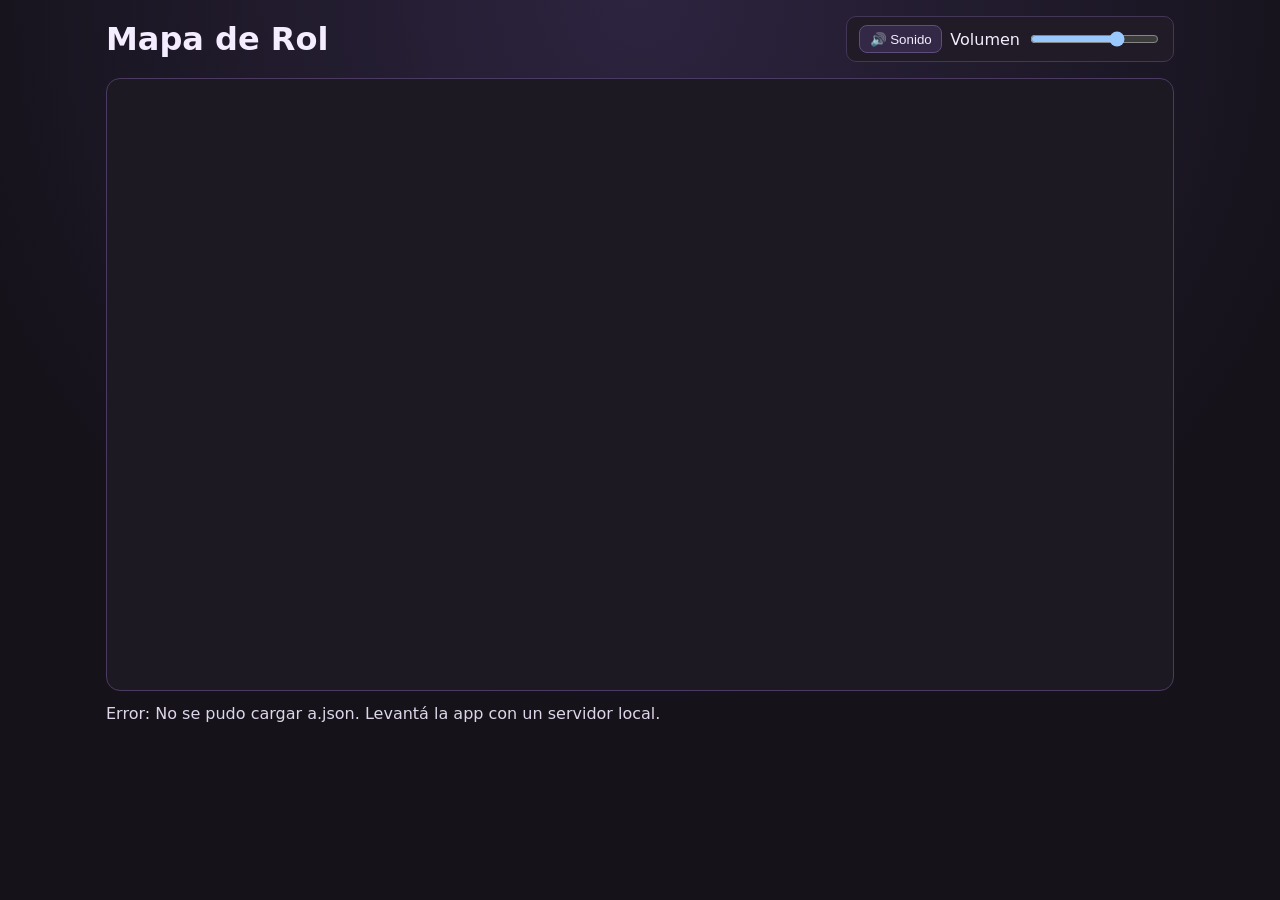
==== index.html @ 65de40f2 "feat: mapa de rol interactivo con escenas y audio" ====
<!doctype html>
<html lang="es">
  <head>
    <meta charset="UTF-8" />
    <meta name="viewport" content="width=device-width, initial-scale=1.0" />
    <title>Mapa de Rol - Mistborn</title>
    <link rel="stylesheet" href="styles.css" />
  </head>
  <body>
    <main class="app">
      <header class="topbar">
        <h1 id="scene-title">Mapa de Rol</h1>
        <div class="controls">
          <button id="mute-btn" type="button" aria-pressed="false">🔊 Sonido</button>
          <label for="volume" class="volume-label">Volumen</label>
          <input id="volume" type="range" min="0" max="1" step="0.05" value="0.7" />
        </div>
      </header>

      <section class="map-wrapper" aria-live="polite">
        <div id="map" class="map" role="img" aria-label="Mapa interactivo"></div>
      </section>

      <p id="status" class="status">Cargando escenas...</p>
    </main>

    <script type="module" src="app.js"></script>
  </body>
</html>
---- styles.css ----
:root {
  color-scheme: dark;
  --bg: #15121a;
  --panel: #241f2b;
  --text: #f4ecff;
  --accent: #c9a7ff;
}

* {
  box-sizing: border-box;
}

body {
  margin: 0;
  min-height: 100vh;
  font-family: "Segoe UI", system-ui, sans-serif;
  background: radial-gradient(circle at top, #2d2440 0%, var(--bg) 65%);
  color: var(--text);
}

.app {
  width: min(1100px, 100%);
  margin: 0 auto;
  padding: 1rem;
}

.topbar {
  display: flex;
  gap: 1rem;
  align-items: center;
  justify-content: space-between;
  flex-wrap: wrap;
}

h1 {
  margin: 0;
  font-size: clamp(1.2rem, 2vw + 0.8rem, 2rem);
}

.controls {
  display: flex;
  align-items: center;
  gap: 0.5rem;
  background: color-mix(in srgb, var(--panel) 88%, black);
  border: 1px solid #433657;
  border-radius: 10px;
  padding: 0.5rem 0.75rem;
}

#mute-btn {
  border: 1px solid #5f4e7b;
  background: #332845;
  color: var(--text);
  border-radius: 8px;
  padding: 0.35rem 0.6rem;
  cursor: pointer;
}

#mute-btn[aria-pressed="true"] {
  opacity: 0.7;
}

.map-wrapper {
  margin-top: 1rem;
  background: color-mix(in srgb, var(--panel) 80%, black);
  border: 1px solid #4b3b62;
  border-radius: 14px;
  padding: 0.8rem;
}

.map {
  position: relative;
  width: 100%;
  aspect-ratio: 16 / 9;
  border-radius: 10px;
  overflow: hidden;
  background-position: center;
  background-size: cover;
  background-repeat: no-repeat;
}

.hotspot {
  position: absolute;
  border: 1px solid #d8c0ff;
  background: color-mix(in srgb, #b78dff 30%, transparent);
  color: #fff;
  backdrop-filter: blur(1px);
  cursor: pointer;
  border-radius: 8px;
  transition: background-color 160ms ease;
  padding: 0.2rem 0.35rem;
  display: flex;
  align-items: center;
  justify-content: center;
  text-align: center;
  font-size: 0.82rem;
}

.hotspot:hover,
.hotspot:focus-visible {
  background: color-mix(in srgb, #b78dff 50%, transparent);
}

.status {
  opacity: 0.9;
  margin-top: 0.8rem;
}

@media (max-width: 680px) {
  .controls {
    width: 100%;
    justify-content: space-between;
  }

  #volume {
    width: 130px;
  }
}
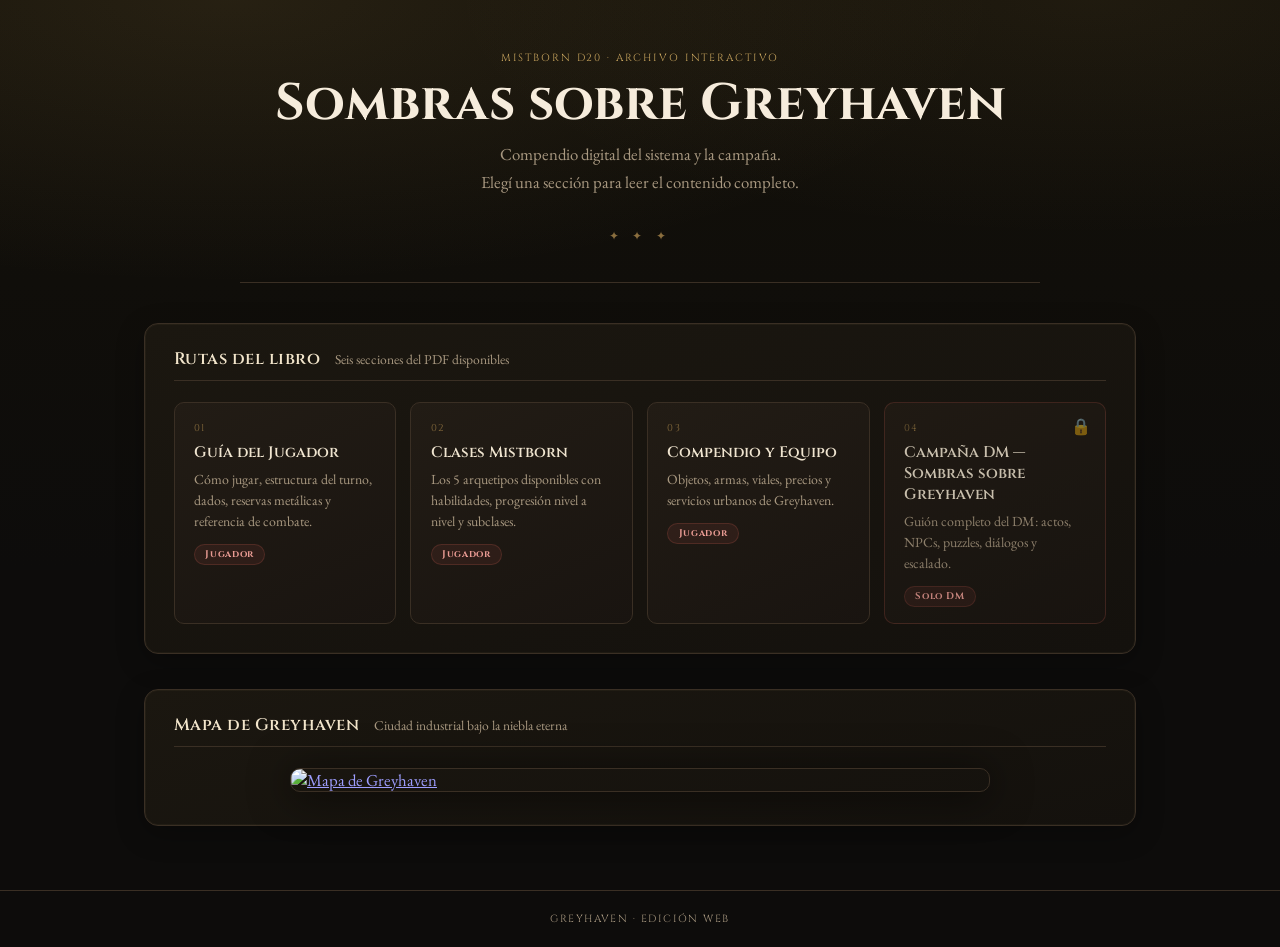
==== commit 81e15f49: "feat: tablas clases/compendio fijas, progresion por clase, estructura sitio, hosting-ready fetch" ====
--- a/index.html
+++ b/index.html
@@ -3,26 +3,43 @@
   <head>
     <meta charset="UTF-8" />
     <meta name="viewport" content="width=device-width, initial-scale=1.0" />
-    <title>Mapa de Rol - Mistborn</title>
+    <title>Sombras sobre Greyhaven · Archivo</title>
     <link rel="stylesheet" href="styles.css" />
   </head>
   <body>
-    <main class="app">
-      <header class="topbar">
-        <h1 id="scene-title">Mapa de Rol</h1>
-        <div class="controls">
-          <button id="mute-btn" type="button" aria-pressed="false">🔊 Sonido</button>
-          <label for="volume" class="volume-label">Volumen</label>
-          <input id="volume" type="range" min="0" max="1" step="0.05" value="0.7" />
+    <header class="hero">
+      <p class="kicker">Mistborn D20 · Archivo interactivo</p>
+      <h1>Sombras sobre Greyhaven</h1>
+      <p class="lead">
+        Compendio digital del sistema y la campaña.<br>
+        Elegí una sección para leer el contenido completo.
+      </p>
+    </header>
+
+    <main class="container">
+      <section class="panel">
+        <div class="panel-header">
+          <h2>Rutas del libro</h2>
+          <span class="subtitle">Seis secciones del PDF disponibles</span>
         </div>
-      </header>
-
-      <section class="map-wrapper" aria-live="polite">
-        <div id="map" class="map" role="img" aria-label="Mapa interactivo"></div>
+        <div id="routes-grid" class="cards" aria-live="polite"></div>
       </section>
 
-      <p id="status" class="status">Cargando escenas...</p>
+      <section class="panel">
+        <div class="panel-header">
+          <h2>Mapa de Greyhaven</h2>
+          <span class="subtitle">Ciudad industrial bajo la niebla eterna</span>
+        </div>
+        <div class="city-map-wrap">
+          <a href="img/Mapa%20del%20misterioso%20Greyhaven.png" target="_blank" title="Ver mapa completo">
+            <img src="img/Mapa%20del%20misterioso%20Greyhaven.png" alt="Mapa de Greyhaven" class="city-map-img" />
+          </a>
+        </div>
+      </section>
+
     </main>
+
+    <footer class="footer">Greyhaven · Edición web</footer>
 
     <script type="module" src="app.js"></script>
   </body>
--- a/styles.css
+++ b/styles.css
@@ -1,118 +1,772 @@
+@import url('https://fonts.googleapis.com/css2?family=Cinzel:wght@400;600;700&family=EB+Garamond:ital,wght@0,400;0,500;1,400&display=swap');
+
+/* ─── Variables ───────────────────────────────────── */
 :root {
   color-scheme: dark;
-  --bg: #15121a;
-  --panel: #241f2b;
-  --text: #f4ecff;
-  --accent: #c9a7ff;
-}
-
-* {
-  box-sizing: border-box;
-}
-
+  --bg:         #0d0c0b;
+  --panel:      #171411;
+  --text:       #e7dcc5;
+  --muted:      #a89880;
+  --line:       #3a2f24;
+  --accent:     #c9a55e;
+  --accent-dim: #8a6e3e;
+  --ink:        #241f19;
+  --danger:     #9b4a41;
+  --toc-w:      210px;
+  --topbar-h:   46px;
+}
+
+* { box-sizing: border-box; }
+html { scroll-behavior: smooth; }
+
+/* ─── Base ────────────────────────────────────────── */
 body {
   margin: 0;
   min-height: 100vh;
-  font-family: "Segoe UI", system-ui, sans-serif;
-  background: radial-gradient(circle at top, #2d2440 0%, var(--bg) 65%);
+  font-family: 'EB Garamond', Georgia, 'Times New Roman', serif;
+  font-size: 1.05rem;
+  background:
+    radial-gradient(ellipse 60% 30% at 18% 0%, rgba(201,165,94,.11) 0%, transparent 100%),
+    radial-gradient(ellipse 50% 25% at 85% 0%, rgba(201,165,94,.07) 0%, transparent 100%),
+    linear-gradient(180deg, #131009 0%, var(--bg) 60%);
   color: var(--text);
 }
 
-.app {
-  width: min(1100px, 100%);
+/* ─── Topbar ──────────────────────────────────────── */
+.topbar {
+  position: sticky;
+  top: 0;
+  z-index: 100;
+  height: var(--topbar-h);
+  display: flex;
+  align-items: center;
+  gap: 0.8rem;
+  padding: 0 1.5rem;
+  background: rgba(11, 10, 9, 0.92);
+  backdrop-filter: blur(14px);
+  -webkit-backdrop-filter: blur(14px);
+  border-bottom: 1px solid var(--line);
+}
+
+.topbar-home {
+  color: var(--accent);
+  text-decoration: none;
+  font-family: 'Cinzel', serif;
+  font-size: 0.72rem;
+  letter-spacing: 0.07em;
+  white-space: nowrap;
+  transition: color 150ms;
+}
+.topbar-home:hover { color: #f0d99e; }
+
+.topbar-title {
+  flex: 1;
+  text-align: center;
+  font-family: 'Cinzel', serif;
+  font-size: 0.78rem;
+  color: #c0aa88;
+  letter-spacing: 0.04em;
+  overflow: hidden;
+  text-overflow: ellipsis;
+  white-space: nowrap;
+}
+
+.topbar-badge {
+  font-family: 'Cinzel', serif;
+  font-size: 0.63rem;
+  letter-spacing: 0.06em;
+  font-weight: 700;
+  padding: 0.2rem 0.65rem;
+  border-radius: 999px;
+  background: rgba(201,165,94,.12);
+  color: var(--accent);
+  border: 1px solid rgba(201,165,94,.28);
+  white-space: nowrap;
+}
+.topbar-badge.danger {
+  background: rgba(155,74,65,.14);
+  color: #e99b93;
+  border-color: rgba(155,74,65,.32);
+}
+
+/* ─── Hero header ─────────────────────────────────── */
+.hero {
+  max-width: 800px;
   margin: 0 auto;
-  padding: 1rem;
-}
-
-.topbar {
-  display: flex;
-  gap: 1rem;
-  align-items: center;
-  justify-content: space-between;
-  flex-wrap: wrap;
+  padding: 3.2rem 1.5rem 2.4rem;
+  border-bottom: 1px solid var(--line);
+  text-align: center;
+}
+.hero::after {
+  content: "✦  ✦  ✦";
+  display: block;
+  margin-top: 2rem;
+  color: var(--accent-dim);
+  font-size: 0.72rem;
+  letter-spacing: 0.5em;
+}
+
+.kicker {
+  margin: 0 0 0.6rem;
+  font-family: 'Cinzel', serif;
+  font-size: 0.65rem;
+  letter-spacing: 0.18em;
+  text-transform: uppercase;
+  color: var(--accent);
 }
 
 h1 {
+  margin: 0 0 0.55rem;
+  font-family: 'Cinzel', serif;
+  font-size: clamp(1.9rem, 3vw + 1rem, 3.2rem);
+  font-weight: 700;
+  color: #f6ecdc;
+  line-height: 1.12;
+}
+
+.lead {
+  margin: 0 auto;
+  max-width: 600px;
+  color: var(--muted);
+  font-size: 1.05rem;
+  line-height: 1.65;
+}
+
+.section-meta {
+  margin: 0.4rem 0 0;
+  color: var(--muted);
+  font-style: italic;
+  font-size: 0.95rem;
+}
+
+/* ─── Page layout (TOC + content) ────────────────── */
+.page-layout {
+  display: grid;
+  grid-template-columns: var(--toc-w) 1fr;
+  max-width: 1080px;
+  margin: 0 auto;
+  padding: 0 1.5rem;
+  gap: 3rem;
+  align-items: start;
+}
+@media (max-width: 780px) {
+  .page-layout { grid-template-columns: 1fr; }
+  .toc-sidebar { display: none; }
+}
+
+/* ─── TOC sidebar ─────────────────────────────────── */
+.toc-sidebar {
+  position: sticky;
+  top: calc(var(--topbar-h) + 1rem);
+  padding: 1.2rem 0 3rem;
+  max-height: calc(100vh - var(--topbar-h) - 2rem);
+  overflow-y: auto;
+  scrollbar-width: thin;
+  scrollbar-color: var(--line) transparent;
+}
+.toc-label {
+  font-family: 'Cinzel', serif;
+  font-size: 0.62rem;
+  letter-spacing: 0.16em;
+  text-transform: uppercase;
+  color: var(--accent-dim);
+  margin: 0 0 0.65rem;
+  padding-bottom: 0.4rem;
+  border-bottom: 1px solid var(--line);
+}
+#toc-nav {
+  display: flex;
+  flex-direction: column;
+  gap: 0.06rem;
+}
+.toc-link {
+  display: block;
+  padding: 0.3rem 0.6rem;
+  border-radius: 5px;
+  color: var(--muted);
+  text-decoration: none;
+  font-size: 0.8rem;
+  line-height: 1.35;
+  border-left: 2px solid transparent;
+  transition: color 140ms, border-color 140ms, background 140ms;
+}
+.toc-link:hover {
+  color: #ead9bb;
+  background: rgba(201,165,94,.06);
+}
+.toc-link.active {
+  color: var(--accent);
+  border-left-color: var(--accent);
+  background: rgba(201,165,94,.08);
+}
+
+/* ─── Section reading area ────────────────────────── */
+.section-main {
+  padding: 2.2rem 0 5rem;
+  min-width: 0;
+}
+.section-content {
+  max-width: 680px;
+}
+
+/* ─── Home page container ─────────────────────────── */
+.container {
+  width: min(1040px, 100%);
+  margin: 0 auto;
+  padding: 2.5rem 1.5rem 4rem;
+  display: grid;
+  gap: 2.2rem;
+}
+.panel {
+  background: linear-gradient(165deg, #1b1710, #14110d);
+  border-radius: 14px;
+  padding: 1.5rem 1.8rem 1.8rem;
+  border: 1px solid var(--line);
+  box-shadow: 0 8px 28px rgba(0,0,0,.28), inset 0 0 0 1px rgba(255,219,150,.04);
+}
+.panel-header {
+  display: flex;
+  align-items: baseline;
+  gap: 0.9rem;
+  margin-bottom: 1.3rem;
+  padding-bottom: 0.65rem;
+  border-bottom: 1px solid var(--line);
+}
+.panel-header h2 {
   margin: 0;
-  font-size: clamp(1.2rem, 2vw + 0.8rem, 2rem);
-}
-
-.controls {
-  display: flex;
-  align-items: center;
-  gap: 0.5rem;
-  background: color-mix(in srgb, var(--panel) 88%, black);
-  border: 1px solid #433657;
+  font-family: 'Cinzel', serif;
+  font-size: 1.05rem;
+  font-weight: 600;
+  color: #f2e5cb;
+  letter-spacing: 0.03em;
+}
+.panel-header .subtitle {
+  color: var(--muted);
+  font-size: 0.85rem;
+}
+
+/* ─── Route cards ─────────────────────────────────── */
+.muted { color: var(--muted); }
+
+.cards {
+  display: grid;
+  grid-template-columns: repeat(auto-fill, minmax(210px, 1fr));
+  gap: 0.9rem;
+}
+.card {
+  border: 1px solid var(--line);
   border-radius: 10px;
-  padding: 0.5rem 0.75rem;
-}
-
-#mute-btn {
-  border: 1px solid #5f4e7b;
-  background: #332845;
-  color: var(--text);
-  border-radius: 8px;
-  padding: 0.35rem 0.6rem;
+  background: linear-gradient(155deg, #221c15, #191410);
+  padding: 1.1rem 1.2rem 1rem;
+}
+.route-card {
+  text-decoration: none;
+  color: inherit;
+  display: block;
+  transition: transform 150ms ease, border-color 180ms ease, box-shadow 200ms ease;
+}
+.route-card:hover,
+.route-card:focus-visible {
+  transform: translateY(-3px);
+  border-color: #7d6541;
+  box-shadow: 0 10px 28px rgba(0,0,0,.38);
+}
+.card-num {
+  font-family: 'Cinzel', serif;
+  font-size: 0.62rem;
+  color: var(--accent-dim);
+  letter-spacing: 0.12em;
+  margin: 0 0 0.45rem;
+}
+.route-card h3 {
+  margin: 0 0 0.4rem;
+  font-family: 'Cinzel', serif;
+  font-size: 0.95rem;
+  font-weight: 600;
+  color: #f0e5d0;
+}
+.card-desc {
+  margin: 0;
+  color: var(--muted);
+  font-size: 0.87rem;
+  line-height: 1.5;
+}
+.tag {
+  display: inline-block;
+  margin-top: 0.75rem;
+  padding: 0.2rem 0.65rem;
+  border-radius: 999px;
+  font-family: 'Cinzel', serif;
+  font-size: 0.6rem;
+  letter-spacing: 0.07em;
+  font-weight: 700;
+  background: rgba(201,165,94,.12);
+  color: var(--accent);
+  border: 1px solid rgba(201,165,94,.28);
+}
+.tag-danger {
+  background: rgba(155,74,65,.14);
+  color: #e99b93;
+  border-color: rgba(155,74,65,.3);
+}
+
+/* ─── Locked route card ─────────────────────────── */
+.route-card--locked {
   cursor: pointer;
-}
-
-#mute-btn[aria-pressed="true"] {
-  opacity: 0.7;
-}
-
-.map-wrapper {
-  margin-top: 1rem;
-  background: color-mix(in srgb, var(--panel) 80%, black);
-  border: 1px solid #4b3b62;
-  border-radius: 14px;
-  padding: 0.8rem;
-}
-
-.map {
+  opacity: 0.82;
   position: relative;
-  width: 100%;
-  aspect-ratio: 16 / 9;
-  border-radius: 10px;
-  overflow: hidden;
-  background-position: center;
-  background-size: cover;
-  background-repeat: no-repeat;
-}
-
-.hotspot {
+  border-color: rgba(155,74,65,.35);
+}
+.route-card--locked:hover {
+  opacity: 1;
+  transform: translateY(-2px);
+  border-color: rgba(155,74,65,.6);
+  box-shadow: 0 8px 24px rgba(0,0,0,.35);
+}
+.lock-icon {
   position: absolute;
-  border: 1px solid #d8c0ff;
-  background: color-mix(in srgb, #b78dff 30%, transparent);
-  color: #fff;
-  backdrop-filter: blur(1px);
-  cursor: pointer;
-  border-radius: 8px;
-  transition: background-color 160ms ease;
-  padding: 0.2rem 0.35rem;
+  top: 0.8rem;
+  right: 0.9rem;
+  font-size: 1rem;
+  opacity: 0.6;
+}
+
+/* ─── Password gate overlay ─────────────────────── */
+.pw-gate {
+  position: fixed;
+  inset: 0;
+  z-index: 9999;
+  background: rgba(10,8,6,.92);
+  backdrop-filter: blur(6px);
   display: flex;
   align-items: center;
   justify-content: center;
+}
+.pw-box {
+  background: #1a1510;
+  border: 1px solid rgba(201,165,94,.28);
+  border-radius: 14px;
+  padding: 2.4rem 2.8rem;
+  width: min(380px, 90vw);
   text-align: center;
+  box-shadow: 0 20px 60px rgba(0,0,0,.7);
+}
+.pw-icon { font-size: 2.2rem; margin: 0 0 0.6rem; }
+.pw-box h2 {
+  font-family: 'Cinzel', serif;
+  font-size: 1.15rem;
+  color: var(--accent);
+  margin: 0 0 0.4rem;
+}
+.pw-hint {
+  color: var(--muted);
+  font-size: 0.9rem;
+  margin: 0 0 1.4rem;
+}
+.pw-input {
+  width: 100%;
+  background: #110e09;
+  border: 1px solid rgba(201,165,94,.3);
+  border-radius: 7px;
+  color: #f0e5d0;
+  font-size: 1rem;
+  padding: 0.6rem 0.9rem;
+  outline: none;
+  box-sizing: border-box;
+  margin-bottom: 0.8rem;
+  letter-spacing: 0.12em;
+}
+.pw-input:focus { border-color: var(--accent); }
+.pw-btn {
+  width: 100%;
+  background: var(--accent);
+  color: #0d0b08;
+  border: none;
+  border-radius: 7px;
+  font-family: 'Cinzel', serif;
+  font-size: 0.85rem;
+  font-weight: 700;
+  letter-spacing: 0.07em;
+  padding: 0.65rem;
+  cursor: pointer;
+  transition: background 150ms;
+}
+.pw-btn:hover { background: #e8d090; }
+.pw-error {
+  color: #e99b93;
+  font-size: 0.85rem;
+  margin: 0.6rem 0 0;
+}
+
+/* ─── Atlas ───────────────────────────────────────── */
+.atlas-grid {
+  display: grid;
+  grid-template-columns: repeat(auto-fill, minmax(160px, 1fr));
+  gap: 0.75rem;
+}
+.atlas-item {
+  margin: 0;
+  border: 1px solid var(--line);
+  border-radius: 8px;
+  overflow: hidden;
+  background: #161109;
+  transition: border-color 150ms, transform 150ms;
+}
+.atlas-item:hover {
+  border-color: var(--accent-dim);
+  transform: translateY(-2px);
+}
+.atlas-item img {
+  display: block;
+  width: 100%;
+  aspect-ratio: 16 / 10;
+  object-fit: cover;
+  opacity: 0.82;
+  transition: opacity 150ms;
+}
+.atlas-item:hover img { opacity: 1; }
+.atlas-item span {
+  display: block;
+  padding: 0.42rem 0.6rem;
+  color: var(--muted);
   font-size: 0.82rem;
 }
 
-.hotspot:hover,
-.hotspot:focus-visible {
-  background: color-mix(in srgb, #b78dff 50%, transparent);
-}
-
-.status {
-  opacity: 0.9;
+/* ─── Section content headings ────────────────────── */
+.sec-heading {
+  margin: 3rem 0 0.8rem;
+  font-family: 'Cinzel', serif;
+  font-size: clamp(1.05rem, 1.6vw + 0.5rem, 1.45rem);
+  font-weight: 600;
+  color: var(--accent);
+  letter-spacing: 0.04em;
+  padding-bottom: 0.5rem;
+  border-bottom: 1px solid var(--line);
+}
+.sec-heading:first-child { margin-top: 0; }
+.sec-heading::before {
+  content: "";
+  display: inline-block;
+  width: 5px;
+  height: 5px;
+  border-radius: 50%;
+  background: var(--accent);
+  margin-right: 0.55rem;
+  vertical-align: middle;
+  position: relative;
+  top: -2px;
+}
+.sec-subheading {
+  margin: 1.8rem 0 0.4rem;
+  font-size: 1.08rem;
+  font-style: italic;
+  color: #f0e3cb;
+}
+.sec-subheading::before {
+  content: "— ";
+  color: var(--accent-dim);
+  font-style: normal;
+}
+.sec-text {
+  margin: 0 0 1rem;
+  line-height: 1.85;
+  color: #d9cbb4;
+  text-align: justify;
+  hyphens: auto;
+  font-size: 1.02rem;
+}
+
+.sec-list {
+  margin: 0.25rem 0 1.2rem;
+  padding-left: 1.6rem;
+  color: #d9cbb4;
+}
+.sec-list li {
+  font-family: 'EB Garamond', serif;
+  font-size: 1.02rem;
+  line-height: 1.75;
+  list-style-type: disc;
+}
+
+/* ─── City map ─────────────────────────────────────────────── */
+.city-map-wrap {
+  display: flex;
+  justify-content: center;
+  padding: 0 0 0.25rem;
+}
+
+.city-map-wrap a {
+  display: block;
+  width: 100%;
+  max-width: 700px;
+  cursor: zoom-in;
+}
+
+.city-map-img {
+  width: 100%;
+  border-radius: 10px;
+  border: 1px solid var(--line);
+  box-shadow: 0 4px 40px rgba(0, 0, 0, .65);
+  display: block;
+  transition: box-shadow 180ms, transform 180ms;
+}
+
+.city-map-wrap a:hover .city-map-img {
+  box-shadow: 0 6px 52px rgba(201, 165, 94, .25);
+  transform: scale(1.005);
+}
+
+/* ─── PDF Tables ──────────────────────────────────────── */
+.pdf-table {
+  width: 100%;
+  border-collapse: collapse;
+  margin: 1.4rem 0 1.8rem;
+  font-size: 0.9rem;
+  font-family: 'EB Garamond', Georgia, serif;
+  background: #131009;
+  border: 1px solid var(--line);
+  border-radius: 8px;
+  overflow: hidden;
+}
+
+.pdf-table thead tr {
+  background: linear-gradient(90deg, #1e1a12, #17140f);
+  border-bottom: 1px solid var(--accent-dim);
+}
+
+.pdf-table th {
+  padding: 0.55rem 0.75rem;
+  text-align: left;
+  font-family: 'Cinzel', serif;
+  font-size: 0.63rem;
+  font-weight: 700;
+  letter-spacing: 0.08em;
+  text-transform: uppercase;
+  color: var(--accent);
+  white-space: nowrap;
+}
+
+.pdf-table tbody tr {
+  border-bottom: 1px solid rgba(58, 47, 36, 0.6);
+  transition: background 120ms;
+}
+.pdf-table tbody tr:last-child { border-bottom: none; }
+.pdf-table tbody tr:nth-child(even) {
+  background: rgba(255, 219, 150, 0.025);
+}
+.pdf-table tbody tr:hover {
+  background: rgba(201, 165, 94, 0.06);
+}
+
+.pdf-table td {
+  padding: 0.5rem 0.75rem;
+  color: #cfc1a5;
+  line-height: 1.55;
+  vertical-align: top;
+}
+
+.pdf-table td:first-child {
+  color: #e0d4bb;
+  font-weight: 500;
+  white-space: nowrap;
+}
+
+/* ─── Class cards (slug: clases) ────────────────────── */
+.class-card {
+  margin: 2.8rem 0 0;
+  padding: 1.5rem 1.6rem 1.2rem;
+  border: 1px solid var(--line);
+  border-left: 3px solid var(--accent);
+  border-radius: 10px;
+  background: linear-gradient(160deg, #1e1912, #15120e);
+  box-shadow: 0 6px 24px rgba(0,0,0,.22);
+}
+.class-card:first-child { margin-top: 0; }
+
+.class-name {
+  margin: 0 0 0.9rem;
+  font-family: 'Cinzel', serif;
+  font-size: clamp(1.1rem, 1.8vw + 0.5rem, 1.5rem);
+  font-weight: 700;
+  color: var(--accent);
+  letter-spacing: 0.03em;
+}
+
+.class-stats-row {
+  display: flex;
+  flex-wrap: wrap;
+  gap: 0.45rem 0.7rem;
+  margin: 0 0 1rem;
+}
+
+.class-stat-pill {
+  display: inline-flex;
+  align-items: baseline;
+  gap: 0.35rem;
+  background: rgba(201,165,94,.08);
+  border: 1px solid rgba(201,165,94,.2);
+  border-radius: 6px;
+  padding: 0.22rem 0.6rem;
+  font-size: 0.85rem;
+  line-height: 1.4;
+}
+.class-stat-pill strong {
+  font-family: 'Cinzel', serif;
+  font-size: 0.68rem;
+  letter-spacing: 0.05em;
+  color: var(--accent);
+  text-transform: uppercase;
+}
+.class-stat-pill span {
+  color: #e0d0b0;
+}
+
+.class-ability {
+  margin: 0.45rem 0 0;
+  padding: 0.4rem 0.7rem;
+  border-left: 2px solid var(--line);
+  font-size: 0.95rem;
+  line-height: 1.65;
+  color: #cfc1a5;
+}
+.class-ability strong {
+  color: #e8d7b5;
+  font-style: normal;
+}
+
+/* ─── Ability name (h4 before Campo/Detalle table) ── */
+.ability-name {
+  margin: 1.4rem 0 0.3rem;
+  font-family: 'Cinzel', serif;
+  font-size: 0.95rem;
+  font-weight: 700;
+  color: #f0e5d0;
+  letter-spacing: 0.04em;
+  border-left: 3px solid var(--accent);
+  padding-left: 0.7rem;
+}
+.ability-name + .pdf-table { margin-top: 0.4rem; }
+.class-card .sec-text {
   margin-top: 0.8rem;
-}
-
-@media (max-width: 680px) {
-  .controls {
-    width: 100%;
-    justify-content: space-between;
-  }
-
-  #volume {
-    width: 130px;
-  }
-}+  color: #c4b59a;
+  font-size: 0.97rem;
+}
+
+/* ─── Progression class cards ─────────────────────── */
+.prog-class-card { margin-top: 3rem; }
+.prog-class-card:first-of-type { margin-top: 0; }
+
+.prog-rules-grid {
+  display: flex;
+  gap: 1.2rem;
+  flex-wrap: wrap;
+  margin: 0.6rem 0 2.4rem;
+}
+.prog-rule-block {
+  flex: 1 1 160px;
+  background: rgba(201,165,94,.05);
+  border: 1px solid rgba(201,165,94,.15);
+  border-radius: 8px;
+  padding: 0.75rem 1rem;
+}
+.prog-rule-block h4 {
+  font-family: 'Cinzel', serif;
+  font-size: 0.7rem;
+  letter-spacing: 0.06em;
+  color: var(--accent);
+  text-transform: uppercase;
+  margin: 0 0 0.5rem;
+}
+.prog-rule-block p {
+  margin: 0.15rem 0;
+  font-size: 0.9rem;
+  color: #c8b99a;
+}
+
+.prog-table .prog-lvl {
+  font-family: 'Cinzel', serif;
+  font-size: 0.85rem;
+  color: var(--accent);
+  text-align: center;
+  font-weight: 700;
+}
+.prog-table .prog-gains {
+  display: flex;
+  flex-direction: column;
+  gap: 0.2rem;
+}
+.prog-table .prog-gains span {
+  font-size: 0.82rem;
+  line-height: 1.4;
+}
+.prog-table .prog-note {
+  font-size: 0.8rem;
+  color: #a89070;
+  font-style: italic;
+}
+.prog-row-subclass td { background: rgba(201,165,94,.07) !important; }
+.prog-row-improve td  { background: rgba(120,180,120,.05) !important; }
+.prog-row-capstone td { background: rgba(201,165,94,.14) !important; }
+
+/* ─── Back-to-top button ──────────────────────────── */
+.back-top {
+  position: fixed;
+  bottom: 2rem;
+  right: 1.5rem;
+  z-index: 200;
+  width: 38px;
+  height: 38px;
+  border-radius: 50%;
+  border: 1px solid var(--line);
+  background: #1e1a14;
+  color: var(--accent);
+  font-size: 1rem;
+  cursor: pointer;
+  display: flex;
+  align-items: center;
+  justify-content: center;
+  opacity: 0;
+  pointer-events: none;
+  transition: opacity 250ms, transform 250ms;
+  box-shadow: 0 4px 18px rgba(0,0,0,.5);
+}
+.back-top.visible {
+  opacity: 1;
+  pointer-events: auto;
+}
+.back-top:hover {
+  background: #28211a;
+  transform: translateY(-2px);
+}
+
+/* ─── Footer ──────────────────────────────────────── */
+.footer {
+  border-top: 1px solid var(--line);
+  text-align: center;
+  color: var(--muted);
+  padding: 1.3rem 1rem;
+  font-family: 'Cinzel', serif;
+  font-size: 0.65rem;
+  letter-spacing: 0.14em;
+  text-transform: uppercase;
+}
+
+/* ─── Utility ─────────────────────────────────────── */
+.top-link {
+  display: inline-block;
+  margin-top: 0.7rem;
+  color: var(--accent);
+  text-decoration: none;
+  font-family: 'Cinzel', serif;
+  font-size: 0.72rem;
+  letter-spacing: 0.06em;
+}
+.top-link:hover { text-decoration: underline; }
+
+.error-box {
+  border: 1px solid #7c3e3e;
+  background: #2d1717;
+  color: #ffd2d2;
+  border-radius: 8px;
+  padding: 0.8rem 1rem;
+}
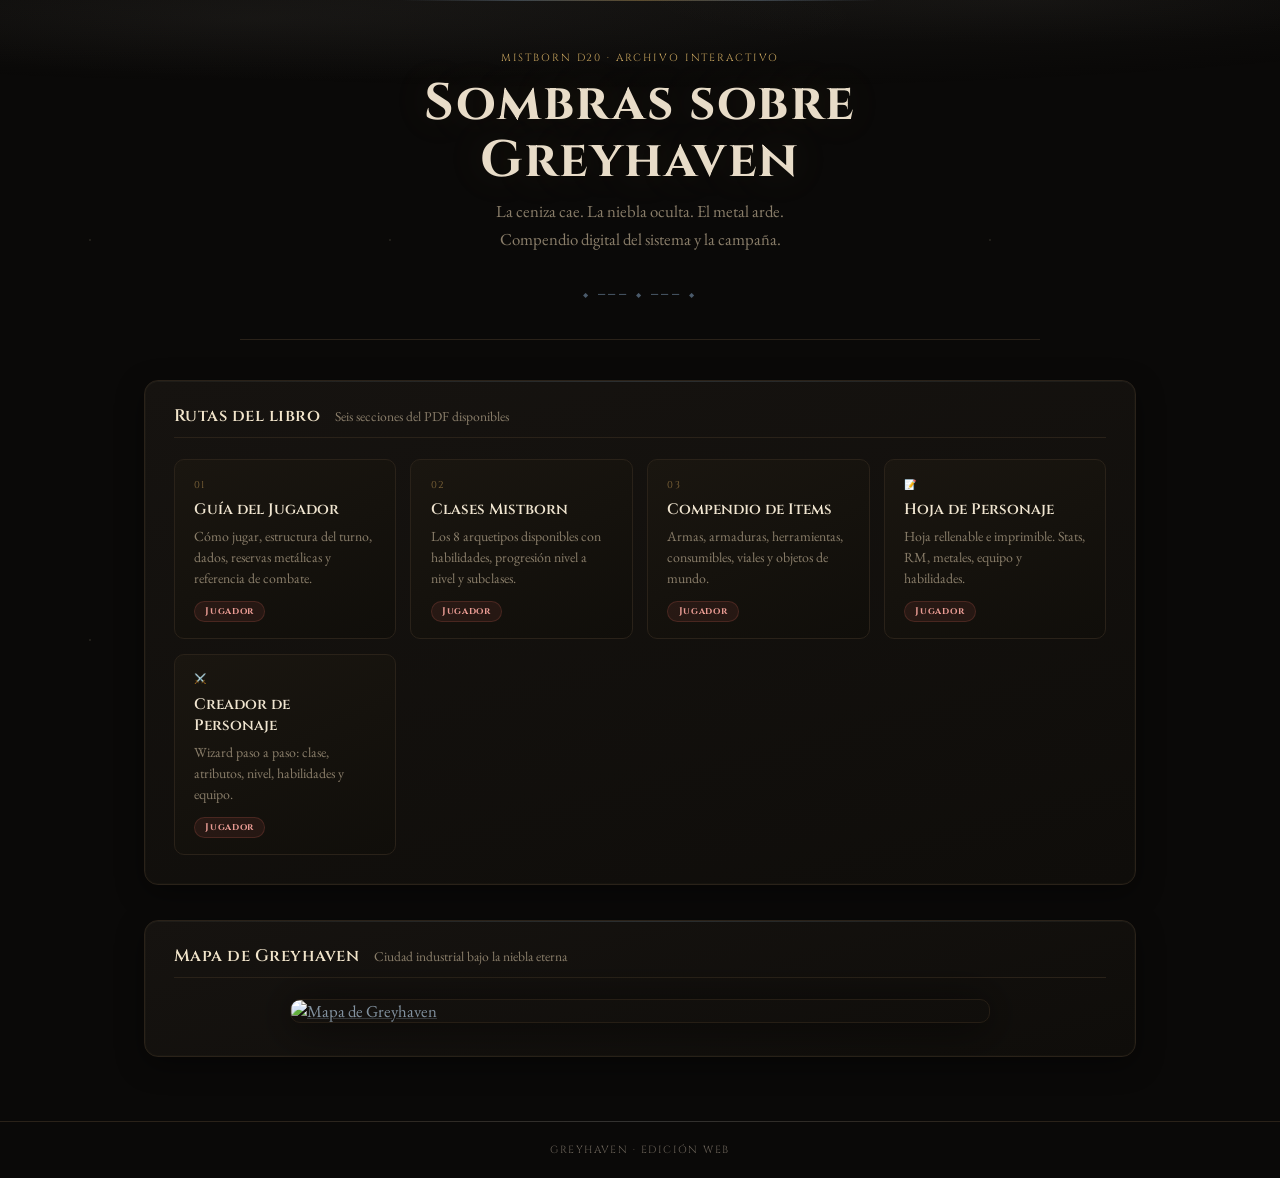
==== commit 455a0677: "UI: rediseno Mistborn - ceniza animada, niebla, lineas alomanticas, metal industrial, acero/hierro p" ====
--- a/index.html
+++ b/index.html
@@ -11,8 +11,8 @@
       <p class="kicker">Mistborn D20 · Archivo interactivo</p>
       <h1>Sombras sobre Greyhaven</h1>
       <p class="lead">
-        Compendio digital del sistema y la campaña.<br>
-        Elegí una sección para leer el contenido completo.
+        La ceniza cae. La niebla oculta. El metal arde.<br>
+        Compendio digital del sistema y la campaña.
       </p>
     </header>
 
--- a/styles.css
+++ b/styles.css
@@ -3,15 +3,22 @@
 /* ─── Variables ───────────────────────────────────── */
 :root {
   color-scheme: dark;
-  --bg:         #0d0c0b;
-  --panel:      #171411;
-  --text:       #e7dcc5;
-  --muted:      #a89880;
-  --line:       #3a2f24;
+  --bg:         #0a0908;
+  --panel:      #13110e;
+  --text:       #d8cdb5;
+  --muted:      #8a7e6a;
+  --line:       #2a2219;
   --accent:     #c9a55e;
   --accent-dim: #8a6e3e;
-  --ink:        #241f19;
+  --steel:      #7b8fa3;
+  --steel-dim:  #4a5a6a;
+  --steel-glow: rgba(123,143,163,.25);
+  --iron:       #b87a5a;
+  --ember:      #c45a30;
+  --ink:        #1a160f;
   --danger:     #9b4a41;
+  --ash:        #6a6258;
+  --mist:       rgba(180,175,165,.06);
   --toc-w:      210px;
   --topbar-h:   46px;
 }
@@ -25,11 +32,62 @@
   min-height: 100vh;
   font-family: 'EB Garamond', Georgia, 'Times New Roman', serif;
   font-size: 1.05rem;
+  background: var(--bg);
+  color: var(--text);
+  overflow-x: hidden;
+}
+
+/* ─── Ash particles ───────────────────────────────── */
+body::before {
+  content: "";
+  position: fixed;
+  inset: 0;
+  z-index: 0;
+  pointer-events: none;
+  background-image:
+    radial-gradient(1px 1px at 10% 20%, rgba(160,150,130,.35) 50%, transparent 50%),
+    radial-gradient(1.5px 1.5px at 30% 60%, rgba(140,130,110,.25) 50%, transparent 50%),
+    radial-gradient(1px 1px at 50% 15%, rgba(170,160,140,.3) 50%, transparent 50%),
+    radial-gradient(1.2px 1.2px at 70% 45%, rgba(150,140,120,.2) 50%, transparent 50%),
+    radial-gradient(1px 1px at 85% 80%, rgba(160,148,128,.28) 50%, transparent 50%),
+    radial-gradient(1.3px 1.3px at 20% 75%, rgba(145,135,115,.22) 50%, transparent 50%),
+    radial-gradient(0.8px 0.8px at 60% 90%, rgba(155,145,125,.3) 50%, transparent 50%),
+    radial-gradient(1.1px 1.1px at 40% 35%, rgba(165,155,135,.18) 50%, transparent 50%);
+  background-size: 300px 400px;
+  animation: ashDrift 60s linear infinite;
+  opacity: 0.7;
+}
+
+@keyframes ashDrift {
+  from { transform: translateY(-200px); }
+  to   { transform: translateY(200px); }
+}
+
+/* ─── Mist overlay ────────────────────────────────── */
+body::after {
+  content: "";
+  position: fixed;
+  top: 0; left: 0; right: 0;
+  height: 40vh;
+  z-index: 0;
+  pointer-events: none;
   background:
-    radial-gradient(ellipse 60% 30% at 18% 0%, rgba(201,165,94,.11) 0%, transparent 100%),
-    radial-gradient(ellipse 50% 25% at 85% 0%, rgba(201,165,94,.07) 0%, transparent 100%),
-    linear-gradient(180deg, #131009 0%, var(--bg) 60%);
-  color: var(--text);
+    radial-gradient(ellipse 120% 50% at 50% -10%, rgba(160,155,145,.08) 0%, transparent 70%),
+    radial-gradient(ellipse 80% 30% at 20% 5%, rgba(180,175,165,.05) 0%, transparent 60%),
+    radial-gradient(ellipse 60% 25% at 80% 0%, rgba(170,165,155,.04) 0%, transparent 50%);
+  animation: mistPulse 12s ease-in-out infinite alternate;
+}
+
+@keyframes mistPulse {
+  from { opacity: 0.6; }
+  to   { opacity: 1; }
+}
+
+/* ─── All content above particles ─────────────────── */
+.topbar, .hero, .page-layout, .container, .footer,
+.back-top, .pw-gate {
+  position: relative;
+  z-index: 1;
 }
 
 /* ─── Topbar ──────────────────────────────────────── */
@@ -42,10 +100,11 @@
   align-items: center;
   gap: 0.8rem;
   padding: 0 1.5rem;
-  background: rgba(11, 10, 9, 0.92);
-  backdrop-filter: blur(14px);
-  -webkit-backdrop-filter: blur(14px);
+  background: rgba(10, 9, 8, 0.88);
+  backdrop-filter: blur(18px) saturate(1.2);
+  -webkit-backdrop-filter: blur(18px) saturate(1.2);
   border-bottom: 1px solid var(--line);
+  box-shadow: 0 1px 20px rgba(0,0,0,.5);
 }
 
 .topbar-home {
@@ -96,14 +155,25 @@
   padding: 3.2rem 1.5rem 2.4rem;
   border-bottom: 1px solid var(--line);
   text-align: center;
+  position: relative;
+}
+.hero::before {
+  content: "";
+  position: absolute;
+  top: 0; left: 50%;
+  transform: translateX(-50%);
+  width: 60%;
+  height: 1px;
+  background: linear-gradient(90deg, transparent, var(--steel), var(--accent), var(--steel), transparent);
+  opacity: 0.4;
 }
 .hero::after {
-  content: "✦  ✦  ✦";
+  content: "⬥  ━━━  ⬥  ━━━  ⬥";
   display: block;
   margin-top: 2rem;
-  color: var(--accent-dim);
+  color: var(--steel-dim);
   font-size: 0.72rem;
-  letter-spacing: 0.5em;
+  letter-spacing: 0.3em;
 }
 
 .kicker {
@@ -120,8 +190,10 @@
   font-family: 'Cinzel', serif;
   font-size: clamp(1.9rem, 3vw + 1rem, 3.2rem);
   font-weight: 700;
-  color: #f6ecdc;
+  color: #e8dcc8;
   line-height: 1.12;
+  text-shadow: 0 0 40px rgba(201,165,94,.15), 0 0 80px rgba(123,143,163,.08);
+  letter-spacing: 0.03em;
 }
 
 .lead {
@@ -191,13 +263,13 @@
   transition: color 140ms, border-color 140ms, background 140ms;
 }
 .toc-link:hover {
-  color: #ead9bb;
-  background: rgba(201,165,94,.06);
+  color: #c8bfae;
+  background: rgba(123,143,163,.06);
 }
 .toc-link.active {
-  color: var(--accent);
-  border-left-color: var(--accent);
-  background: rgba(201,165,94,.08);
+  color: var(--steel);
+  border-left-color: var(--steel);
+  background: rgba(123,143,163,.08);
 }
 
 /* ─── Section reading area ────────────────────────── */
@@ -218,11 +290,23 @@
   gap: 2.2rem;
 }
 .panel {
-  background: linear-gradient(165deg, #1b1710, #14110d);
+  background: linear-gradient(165deg, #161310, #0f0d0a);
   border-radius: 14px;
   padding: 1.5rem 1.8rem 1.8rem;
   border: 1px solid var(--line);
-  box-shadow: 0 8px 28px rgba(0,0,0,.28), inset 0 0 0 1px rgba(255,219,150,.04);
+  box-shadow:
+    0 8px 28px rgba(0,0,0,.4),
+    inset 0 1px 0 0 rgba(123,143,163,.04),
+    inset 0 0 0 1px rgba(255,219,150,.02);
+  position: relative;
+}
+.panel::before {
+  content: "";
+  position: absolute;
+  top: 0; left: 1.5rem; right: 1.5rem;
+  height: 1px;
+  background: linear-gradient(90deg, transparent, var(--steel-dim), transparent);
+  opacity: 0.3;
 }
 .panel-header {
   display: flex;
@@ -256,8 +340,19 @@
 .card {
   border: 1px solid var(--line);
   border-radius: 10px;
-  background: linear-gradient(155deg, #221c15, #191410);
+  background: linear-gradient(155deg, #1a1610, #100e0a);
   padding: 1.1rem 1.2rem 1rem;
+  position: relative;
+  overflow: hidden;
+}
+.card::after {
+  content: "";
+  position: absolute;
+  top: 0; left: 0; right: 0;
+  height: 2px;
+  background: linear-gradient(90deg, transparent, var(--accent-dim), transparent);
+  opacity: 0;
+  transition: opacity 300ms;
 }
 .route-card {
   text-decoration: none;
@@ -268,8 +363,13 @@
 .route-card:hover,
 .route-card:focus-visible {
   transform: translateY(-3px);
-  border-color: #7d6541;
-  box-shadow: 0 10px 28px rgba(0,0,0,.38);
+  border-color: var(--steel-dim);
+  box-shadow:
+    0 10px 28px rgba(0,0,0,.45),
+    0 0 15px rgba(123,143,163,.08);
+}
+.route-card:hover::after {
+  opacity: 1;
 }
 .card-num {
   font-family: 'Cinzel', serif;
@@ -336,20 +436,20 @@
   position: fixed;
   inset: 0;
   z-index: 9999;
-  background: rgba(10,8,6,.92);
-  backdrop-filter: blur(6px);
+  background: rgba(8,7,6,.94);
+  backdrop-filter: blur(8px);
   display: flex;
   align-items: center;
   justify-content: center;
 }
 .pw-box {
-  background: #1a1510;
-  border: 1px solid rgba(201,165,94,.28);
+  background: linear-gradient(170deg, #161310, #0e0c09);
+  border: 1px solid var(--steel-dim);
   border-radius: 14px;
   padding: 2.4rem 2.8rem;
   width: min(380px, 90vw);
   text-align: center;
-  box-shadow: 0 20px 60px rgba(0,0,0,.7);
+  box-shadow: 0 20px 60px rgba(0,0,0,.7), 0 0 40px rgba(123,143,163,.05);
 }
 .pw-icon { font-size: 2.2rem; margin: 0 0 0.6rem; }
 .pw-box h2 {
@@ -442,29 +542,41 @@
   letter-spacing: 0.04em;
   padding-bottom: 0.5rem;
   border-bottom: 1px solid var(--line);
+  position: relative;
+  text-shadow: 0 0 20px rgba(201,165,94,.12);
 }
 .sec-heading:first-child { margin-top: 0; }
 .sec-heading::before {
   content: "";
   display: inline-block;
-  width: 5px;
-  height: 5px;
-  border-radius: 50%;
-  background: var(--accent);
+  width: 6px;
+  height: 6px;
+  border: 1px solid var(--steel);
+  transform: rotate(45deg);
   margin-right: 0.55rem;
   vertical-align: middle;
   position: relative;
   top: -2px;
+  box-shadow: 0 0 6px var(--steel-glow);
+}
+.sec-heading::after {
+  content: "";
+  position: absolute;
+  bottom: -1px;
+  left: 0;
+  width: 60px;
+  height: 1px;
+  background: linear-gradient(90deg, var(--accent), transparent);
 }
 .sec-subheading {
   margin: 1.8rem 0 0.4rem;
   font-size: 1.08rem;
   font-style: italic;
-  color: #f0e3cb;
+  color: var(--steel);
 }
 .sec-subheading::before {
-  content: "— ";
-  color: var(--accent-dim);
+  content: "━ ";
+  color: var(--steel-dim);
   font-style: normal;
 }
 .sec-text {
@@ -509,11 +621,13 @@
   box-shadow: 0 4px 40px rgba(0, 0, 0, .65);
   display: block;
   transition: box-shadow 180ms, transform 180ms;
+  filter: sepia(0.12) contrast(1.05);
 }
 
 .city-map-wrap a:hover .city-map-img {
-  box-shadow: 0 6px 52px rgba(201, 165, 94, .25);
+  box-shadow: 0 6px 52px rgba(123, 143, 163, .2);
   transform: scale(1.005);
+  filter: sepia(0.08) contrast(1.08);
 }
 
 /* ─── PDF Tables ──────────────────────────────────────── */
@@ -523,26 +637,27 @@
   margin: 1.4rem 0 1.8rem;
   font-size: 0.9rem;
   font-family: 'EB Garamond', Georgia, serif;
-  background: #131009;
+  background: #0e0c09;
   border: 1px solid var(--line);
   border-radius: 8px;
   overflow: hidden;
+  box-shadow: 0 4px 16px rgba(0,0,0,.3);
 }
 
 .pdf-table thead tr {
-  background: linear-gradient(90deg, #1e1a12, #17140f);
-  border-bottom: 1px solid var(--accent-dim);
+  background: linear-gradient(90deg, #181410, #12100c);
+  border-bottom: 1px solid var(--steel-dim);
 }
 
 .pdf-table th {
-  padding: 0.55rem 0.75rem;
+  padding: 0.6rem 0.75rem;
   text-align: left;
   font-family: 'Cinzel', serif;
   font-size: 0.63rem;
   font-weight: 700;
   letter-spacing: 0.08em;
   text-transform: uppercase;
-  color: var(--accent);
+  color: var(--steel);
   white-space: nowrap;
 }
 
@@ -576,10 +691,19 @@
   margin: 2.8rem 0 0;
   padding: 1.5rem 1.6rem 1.2rem;
   border: 1px solid var(--line);
-  border-left: 3px solid var(--accent);
+  border-left: 3px solid var(--steel);
   border-radius: 10px;
-  background: linear-gradient(160deg, #1e1912, #15120e);
-  box-shadow: 0 6px 24px rgba(0,0,0,.22);
+  background: linear-gradient(160deg, #161310, #0e0c09);
+  box-shadow: 0 6px 24px rgba(0,0,0,.3), inset 0 0 30px rgba(123,143,163,.02);
+  position: relative;
+}
+.class-card::before {
+  content: "";
+  position: absolute;
+  top: 0; left: 0; right: 0;
+  height: 1px;
+  background: linear-gradient(90deg, var(--steel-dim), transparent 60%);
+  opacity: 0.4;
 }
 .class-card:first-child { margin-top: 0; }
 
@@ -590,6 +714,7 @@
   font-weight: 700;
   color: var(--accent);
   letter-spacing: 0.03em;
+  text-shadow: 0 0 25px rgba(201,165,94,.12);
 }
 
 .class-stats-row {
@@ -603,8 +728,8 @@
   display: inline-flex;
   align-items: baseline;
   gap: 0.35rem;
-  background: rgba(201,165,94,.08);
-  border: 1px solid rgba(201,165,94,.2);
+  background: rgba(123,143,163,.06);
+  border: 1px solid rgba(123,143,163,.15);
   border-radius: 6px;
   padding: 0.22rem 0.6rem;
   font-size: 0.85rem;
@@ -614,7 +739,7 @@
   font-family: 'Cinzel', serif;
   font-size: 0.68rem;
   letter-spacing: 0.05em;
-  color: var(--accent);
+  color: var(--steel);
   text-transform: uppercase;
 }
 .class-stat-pill span {
@@ -640,10 +765,11 @@
   font-family: 'Cinzel', serif;
   font-size: 0.95rem;
   font-weight: 700;
-  color: #f0e5d0;
+  color: #e0d4bb;
   letter-spacing: 0.04em;
-  border-left: 3px solid var(--accent);
+  border-left: 3px solid var(--steel);
   padding-left: 0.7rem;
+  text-shadow: 0 0 15px rgba(123,143,163,.08);
 }
 .ability-name + .pdf-table { margin-top: 0.4rem; }
 .class-card .sec-text {
@@ -717,9 +843,9 @@
   width: 38px;
   height: 38px;
   border-radius: 50%;
-  border: 1px solid var(--line);
-  background: #1e1a14;
-  color: var(--accent);
+  border: 1px solid var(--steel-dim);
+  background: #151310;
+  color: var(--steel);
   font-size: 1rem;
   cursor: pointer;
   display: flex;
@@ -727,7 +853,7 @@
   justify-content: center;
   opacity: 0;
   pointer-events: none;
-  transition: opacity 250ms, transform 250ms;
+  transition: opacity 250ms, transform 250ms, box-shadow 250ms;
   box-shadow: 0 4px 18px rgba(0,0,0,.5);
 }
 .back-top.visible {
@@ -735,20 +861,33 @@
   pointer-events: auto;
 }
 .back-top:hover {
-  background: #28211a;
+  background: #1a1710;
+  border-color: var(--steel);
   transform: translateY(-2px);
+  box-shadow: 0 4px 18px rgba(0,0,0,.5), 0 0 10px var(--steel-glow);
 }
 
 /* ─── Footer ──────────────────────────────────────── */
 .footer {
   border-top: 1px solid var(--line);
   text-align: center;
-  color: var(--muted);
+  color: var(--ash);
   padding: 1.3rem 1rem;
   font-family: 'Cinzel', serif;
   font-size: 0.65rem;
   letter-spacing: 0.14em;
   text-transform: uppercase;
+  position: relative;
+}
+.footer::before {
+  content: "";
+  position: absolute;
+  top: -1px;
+  left: 20%;
+  right: 20%;
+  height: 1px;
+  background: linear-gradient(90deg, transparent, var(--steel-dim), transparent);
+  opacity: 0.3;
 }
 
 /* ─── Utility ─────────────────────────────────────── */
@@ -770,3 +909,61 @@
   border-radius: 8px;
   padding: 0.8rem 1rem;
 }
+
+/* ─── Custom scrollbar ────────────────────────────── */
+::-webkit-scrollbar {
+  width: 8px;
+}
+::-webkit-scrollbar-track {
+  background: var(--bg);
+}
+::-webkit-scrollbar-thumb {
+  background: var(--line);
+  border-radius: 4px;
+}
+::-webkit-scrollbar-thumb:hover {
+  background: var(--steel-dim);
+}
+
+/* ─── Selection ───────────────────────────────────── */
+::selection {
+  background: rgba(123,143,163,.25);
+  color: #e8dcc8;
+}
+
+/* ─── Links ───────────────────────────────────────── */
+a:not(.topbar-home):not(.route-card):not(.toc-link):not(.top-link) {
+  color: var(--steel);
+  text-decoration-color: rgba(123,143,163,.3);
+  transition: color 150ms, text-decoration-color 150ms;
+}
+a:not(.topbar-home):not(.route-card):not(.toc-link):not(.top-link):hover {
+  color: #a3b8cc;
+  text-decoration-color: var(--steel);
+}
+
+/* ─── Allomantic dividers ─────────────────────────── */
+.sec-heading + .sec-text::first-line {
+  color: #d0c4ab;
+}
+
+/* ─── Section content smooth stagger (pages) ──────── */
+.section-content > * {
+  animation: fadeInUp 400ms ease both;
+}
+@keyframes fadeInUp {
+  from {
+    opacity: 0;
+    transform: translateY(8px);
+  }
+  to {
+    opacity: 1;
+    transform: translateY(0);
+  }
+}
+
+/* ─── Responsive: ash lighter on mobile (performance) */
+@media (max-width: 600px) {
+  body::before { opacity: 0.3; }
+  body::after  { height: 25vh; }
+}
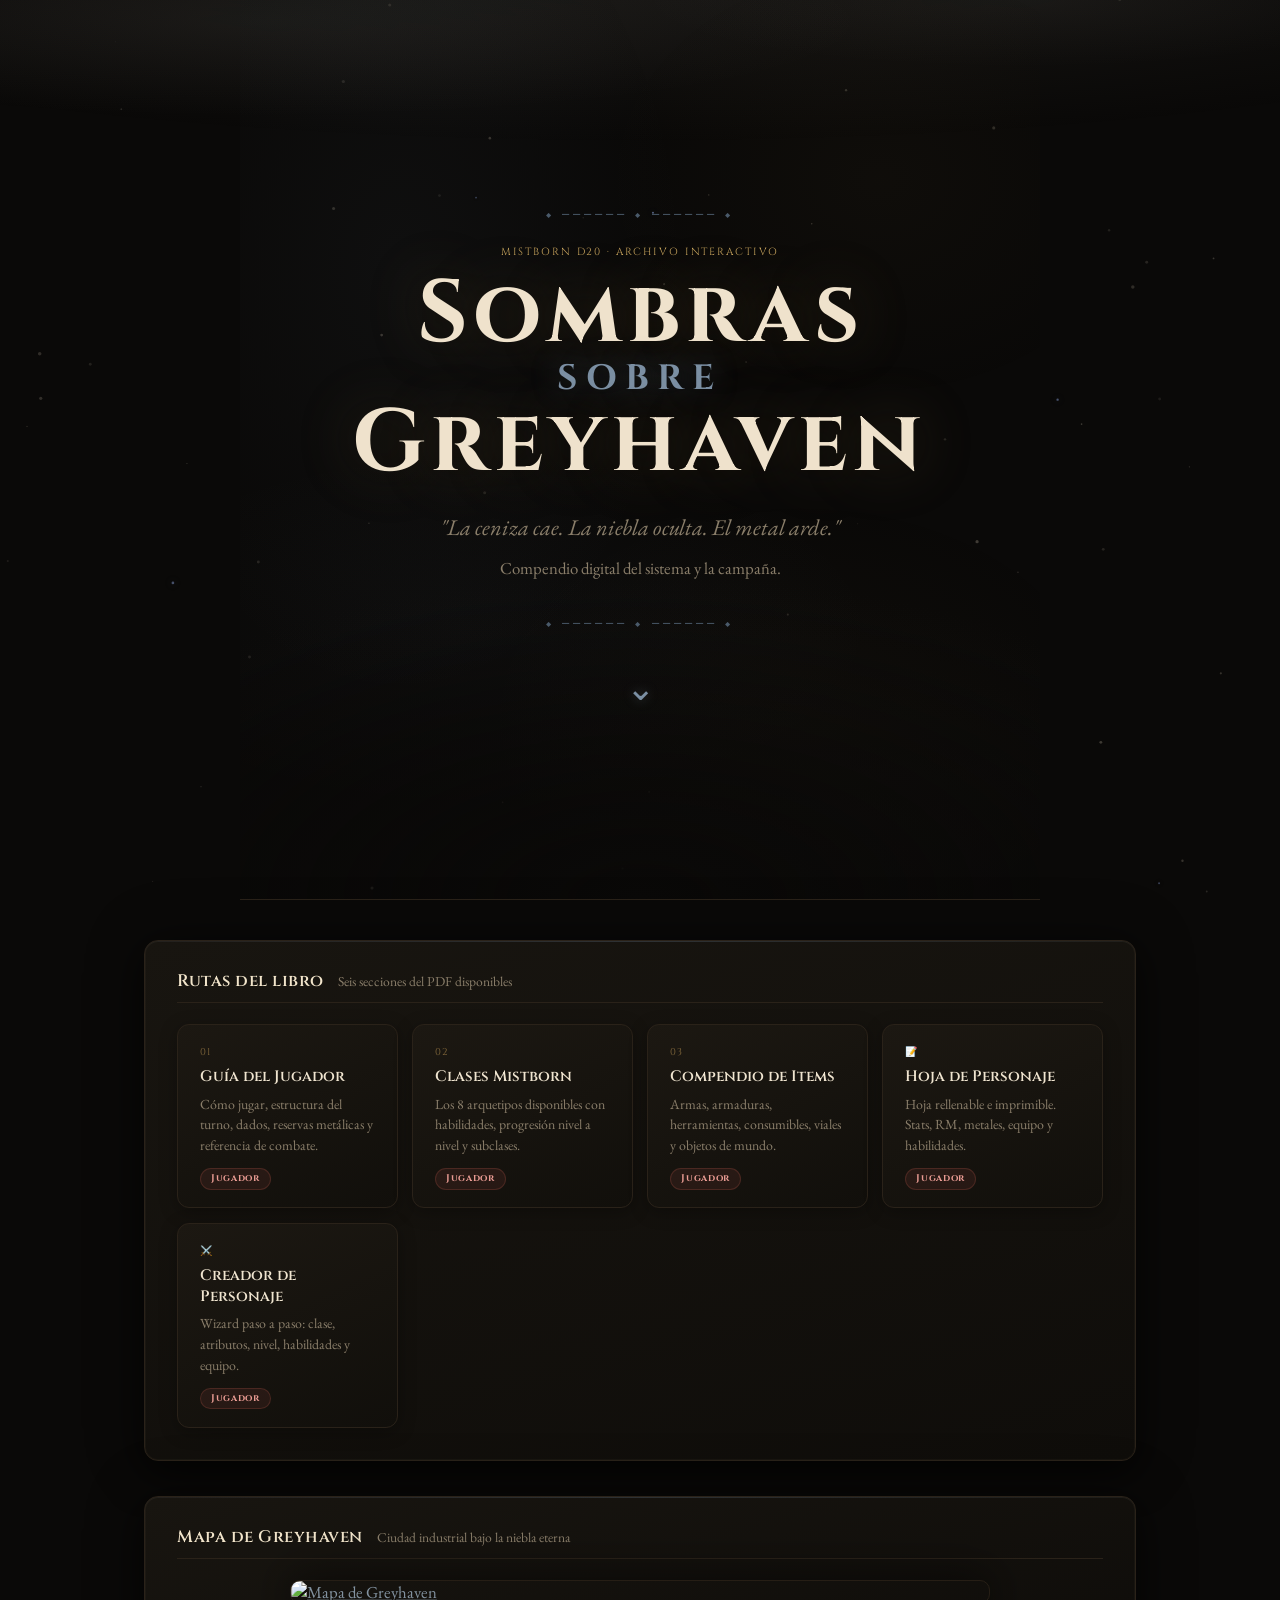
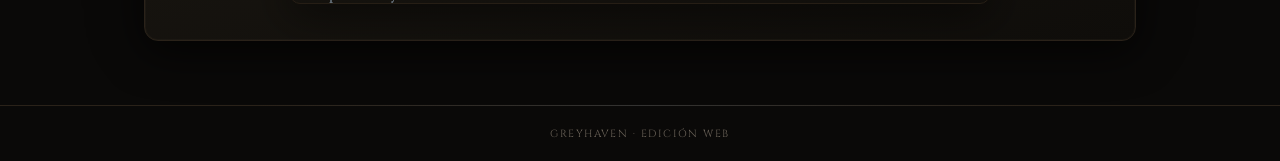
==== commit 408663c4: "Epic visual overhaul: full-viewport hero, particle system, scroll reveal, reading progress, enhanced" ====
--- a/index.html
+++ b/index.html
@@ -6,18 +6,32 @@
     <title>Sombras sobre Greyhaven · Archivo</title>
     <link rel="stylesheet" href="styles.css" />
   </head>
-  <body>
-    <header class="hero">
-      <p class="kicker">Mistborn D20 · Archivo interactivo</p>
-      <h1>Sombras sobre Greyhaven</h1>
-      <p class="lead">
-        La ceniza cae. La niebla oculta. El metal arde.<br>
-        Compendio digital del sistema y la campaña.
-      </p>
+  <body data-home>
+    <!-- Particle canvas (ash + steel sparks) -->
+    <canvas id="particle-canvas" aria-hidden="true"></canvas>
+
+    <header class="hero hero--full">
+      <div class="hero__mist-layer"></div>
+      <div class="hero__mist-layer hero__mist-layer--2"></div>
+      <div class="hero__content" id="hero-parallax">
+        <div class="hero__ornament">⬥ ━━━━━━ ⬥ ━━━━━━ ⬥</div>
+        <p class="kicker">Mistborn D20 · Archivo interactivo</p>
+        <h1 class="hero__title">
+          <span class="hero__title-line">Sombras</span>
+          <span class="hero__title-line hero__title-line--accent">sobre</span>
+          <span class="hero__title-line">Greyhaven</span>
+        </h1>
+        <p class="hero__quote">"La ceniza cae. La niebla oculta. El metal arde."</p>
+        <p class="lead">Compendio digital del sistema y la campaña.</p>
+        <div class="hero__ornament hero__ornament--bottom">⬥ ━━━━━━ ⬥ ━━━━━━ ⬥</div>
+        <a href="#main-content" class="hero__scroll" aria-label="Desplazar abajo">
+          <span class="hero__scroll-icon">⌄</span>
+        </a>
+      </div>
     </header>
 
-    <main class="container">
-      <section class="panel">
+    <main class="container" id="main-content">
+      <section class="panel reveal">
         <div class="panel-header">
           <h2>Rutas del libro</h2>
           <span class="subtitle">Seis secciones del PDF disponibles</span>
@@ -25,7 +39,7 @@
         <div id="routes-grid" class="cards" aria-live="polite"></div>
       </section>
 
-      <section class="panel">
+      <section class="panel reveal">
         <div class="panel-header">
           <h2>Mapa de Greyhaven</h2>
           <span class="subtitle">Ciudad industrial bajo la niebla eterna</span>
--- a/styles.css
+++ b/styles.css
@@ -21,6 +21,8 @@
   --mist:       rgba(180,175,165,.06);
   --toc-w:      210px;
   --topbar-h:   46px;
+  --glow-steel: 0 0 15px rgba(123,143,163,.3), 0 0 40px rgba(123,143,163,.1);
+  --glow-gold:  0 0 15px rgba(201,165,94,.3), 0 0 40px rgba(201,165,94,.1);
 }
 
 * { box-sizing: border-box; }
@@ -37,55 +39,52 @@
   overflow-x: hidden;
 }
 
-/* ─── Ash particles ───────────────────────────────── */
-body::before {
-  content: "";
+/* ─── Particle canvas (replaces old pseudo-element ash) ── */
+#particle-canvas {
   position: fixed;
   inset: 0;
   z-index: 0;
   pointer-events: none;
-  background-image:
-    radial-gradient(1px 1px at 10% 20%, rgba(160,150,130,.35) 50%, transparent 50%),
-    radial-gradient(1.5px 1.5px at 30% 60%, rgba(140,130,110,.25) 50%, transparent 50%),
-    radial-gradient(1px 1px at 50% 15%, rgba(170,160,140,.3) 50%, transparent 50%),
-    radial-gradient(1.2px 1.2px at 70% 45%, rgba(150,140,120,.2) 50%, transparent 50%),
-    radial-gradient(1px 1px at 85% 80%, rgba(160,148,128,.28) 50%, transparent 50%),
-    radial-gradient(1.3px 1.3px at 20% 75%, rgba(145,135,115,.22) 50%, transparent 50%),
-    radial-gradient(0.8px 0.8px at 60% 90%, rgba(155,145,125,.3) 50%, transparent 50%),
-    radial-gradient(1.1px 1.1px at 40% 35%, rgba(165,155,135,.18) 50%, transparent 50%);
-  background-size: 300px 400px;
-  animation: ashDrift 60s linear infinite;
-  opacity: 0.7;
-}
-
-@keyframes ashDrift {
-  from { transform: translateY(-200px); }
-  to   { transform: translateY(200px); }
-}
-
-/* ─── Mist overlay ────────────────────────────────── */
+  width: 100%;
+  height: 100%;
+}
+
+/* ─── Mist overlay (enhanced) ─────────────────────── */
 body::after {
   content: "";
   position: fixed;
   top: 0; left: 0; right: 0;
-  height: 40vh;
+  height: 50vh;
   z-index: 0;
   pointer-events: none;
   background:
-    radial-gradient(ellipse 120% 50% at 50% -10%, rgba(160,155,145,.08) 0%, transparent 70%),
-    radial-gradient(ellipse 80% 30% at 20% 5%, rgba(180,175,165,.05) 0%, transparent 60%),
-    radial-gradient(ellipse 60% 25% at 80% 0%, rgba(170,165,155,.04) 0%, transparent 50%);
+    radial-gradient(ellipse 120% 60% at 50% -10%, rgba(160,155,145,.1) 0%, transparent 70%),
+    radial-gradient(ellipse 80% 35% at 20% 5%, rgba(180,175,165,.06) 0%, transparent 60%),
+    radial-gradient(ellipse 60% 30% at 80% 0%, rgba(170,165,155,.05) 0%, transparent 50%);
   animation: mistPulse 12s ease-in-out infinite alternate;
 }
 
 @keyframes mistPulse {
-  from { opacity: 0.6; }
+  from { opacity: 0.5; }
   to   { opacity: 1; }
+}
+
+/* ─── Reading progress bar ────────────────────────── */
+.reading-progress {
+  position: fixed;
+  top: 0;
+  left: 0;
+  height: 2px;
+  width: 0%;
+  z-index: 9999;
+  background: linear-gradient(90deg, var(--steel), var(--accent), var(--steel));
+  box-shadow: 0 0 8px rgba(123,143,163,.5), 0 0 20px rgba(201,165,94,.2);
+  transition: width 80ms linear;
 }
 
 /* ─── All content above particles ─────────────────── */
 .topbar, .hero, .page-layout, .container, .footer,
-.back-top, .pw-gate {
+.back-top, .pw-gate, #main-content {
   position: relative;
   z-index: 1;
 }
@@ -114,9 +113,9 @@
   font-size: 0.72rem;
   letter-spacing: 0.07em;
   white-space: nowrap;
-  transition: color 150ms;
-}
-.topbar-home:hover { color: #f0d99e; }
+  transition: color 150ms, text-shadow 150ms;
+}
+.topbar-home:hover { color: #f0d99e; text-shadow: 0 0 10px rgba(201,165,94,.3); }
 
 .topbar-title {
   flex: 1;
@@ -148,7 +147,164 @@
   border-color: rgba(155,74,65,.32);
 }
 
-/* ─── Hero header ─────────────────────────────────── */
+/* ══════════════════════════════════════════════════════
+   ███  EPIC HERO — FULL VIEWPORT  ███
+   ══════════════════════════════════════════════════════ */
+.hero--full {
+  min-height: 100vh;
+  display: flex;
+  align-items: center;
+  justify-content: center;
+  position: relative;
+  overflow: hidden;
+  border-bottom: none;
+  padding: 0;
+}
+
+.hero__mist-layer {
+  position: absolute;
+  inset: 0;
+  pointer-events: none;
+  background:
+    radial-gradient(ellipse 140% 60% at 50% 100%, rgba(10,9,8,1) 0%, transparent 60%),
+    radial-gradient(ellipse 100% 40% at 30% 70%, rgba(123,143,163,.04) 0%, transparent 50%),
+    radial-gradient(ellipse 80% 50% at 70% 80%, rgba(201,165,94,.03) 0%, transparent 50%);
+  animation: heroMist1 16s ease-in-out infinite alternate;
+}
+.hero__mist-layer--2 {
+  background:
+    radial-gradient(ellipse 60% 80% at 20% 30%, rgba(123,143,163,.05) 0%, transparent 60%),
+    radial-gradient(ellipse 70% 50% at 80% 20%, rgba(201,165,94,.03) 0%, transparent 50%);
+  animation: heroMist2 20s ease-in-out infinite alternate-reverse;
+}
+
+@keyframes heroMist1 {
+  from { opacity: 0.6; transform: scale(1); }
+  to   { opacity: 1; transform: scale(1.05); }
+}
+@keyframes heroMist2 {
+  from { opacity: 0.4; transform: translateX(-20px); }
+  to   { opacity: 0.8; transform: translateX(20px); }
+}
+
+.hero__content {
+  text-align: center;
+  padding: 2rem 1.5rem;
+  position: relative;
+  z-index: 2;
+}
+
+.hero__ornament {
+  color: var(--steel-dim);
+  font-size: 0.72rem;
+  letter-spacing: 0.35em;
+  margin-bottom: 1.5rem;
+  opacity: 0;
+  animation: fadeInDown 1s 0.2s ease both;
+}
+.hero__ornament--bottom {
+  margin-top: 2rem;
+  margin-bottom: 0;
+  opacity: 0;
+  animation: fadeInUp 1s 1.4s ease both;
+}
+
+.hero--full .kicker {
+  opacity: 0;
+  animation: fadeInDown 0.8s 0.5s ease both;
+}
+
+.hero__title {
+  display: flex;
+  flex-direction: column;
+  align-items: center;
+  gap: 0;
+  margin: 0 0 1.2rem;
+}
+
+.hero__title-line {
+  display: block;
+  font-family: 'Cinzel', serif;
+  font-size: clamp(2.8rem, 6vw + 1rem, 5.5rem);
+  font-weight: 700;
+  color: #efe2cc;
+  line-height: 1.05;
+  letter-spacing: 0.06em;
+  text-shadow:
+    0 0 60px rgba(201,165,94,.25),
+    0 0 120px rgba(201,165,94,.1),
+    0 2px 40px rgba(0,0,0,.7);
+  opacity: 0;
+  animation: titleReveal 1s ease both;
+}
+.hero__title-line:nth-child(1) { animation-delay: 0.6s; }
+.hero__title-line:nth-child(2) { animation-delay: 0.85s; }
+.hero__title-line:nth-child(3) { animation-delay: 1.1s; }
+
+.hero__title-line--accent {
+  font-size: clamp(1.4rem, 2.5vw + 0.5rem, 2.2rem);
+  color: var(--steel);
+  letter-spacing: 0.25em;
+  text-transform: uppercase;
+  text-shadow:
+    0 0 30px rgba(123,143,163,.4),
+    0 0 60px rgba(123,143,163,.15);
+}
+
+.hero__quote {
+  font-family: 'EB Garamond', serif;
+  font-style: italic;
+  font-size: clamp(1.1rem, 1.5vw + 0.5rem, 1.4rem);
+  color: var(--muted);
+  margin: 0 auto 0.6rem;
+  max-width: 500px;
+  line-height: 1.6;
+  opacity: 0;
+  animation: fadeInUp 1s 1.2s ease both;
+}
+
+.hero--full .lead {
+  opacity: 0;
+  animation: fadeInUp 0.8s 1.3s ease both;
+}
+
+.hero__scroll {
+  display: inline-block;
+  margin-top: 2.5rem;
+  color: var(--steel);
+  text-decoration: none;
+  opacity: 0;
+  animation: fadeInUp 0.6s 1.8s ease both, floatBounce 2.5s 2.4s ease-in-out infinite;
+}
+.hero__scroll-icon {
+  display: block;
+  font-size: 2.2rem;
+  line-height: 1;
+  filter: drop-shadow(0 0 6px rgba(123,143,163,.4));
+  transition: transform 200ms;
+}
+.hero__scroll:hover .hero__scroll-icon {
+  transform: translateY(4px);
+}
+
+@keyframes titleReveal {
+  from { opacity: 0; transform: translateY(20px) scale(0.95); filter: blur(4px); }
+  to   { opacity: 1; transform: translateY(0) scale(1); filter: blur(0); }
+}
+@keyframes fadeInDown {
+  from { opacity: 0; transform: translateY(-15px); }
+  to   { opacity: 1; transform: translateY(0); }
+}
+@keyframes fadeInUp {
+  from { opacity: 0; transform: translateY(15px); }
+  to   { opacity: 1; transform: translateY(0); }
+}
+@keyframes floatBounce {
+  0%, 100% { transform: translateY(0); }
+  50%      { transform: translateY(8px); }
+}
+
+/* ─── Standard hero (section pages) ───────────────── */
 .hero {
   max-width: 800px;
   margin: 0 auto;
@@ -157,7 +313,7 @@
   text-align: center;
   position: relative;
 }
-.hero::before {
+.hero:not(.hero--full)::before {
   content: "";
   position: absolute;
   top: 0; left: 50%;
@@ -167,7 +323,7 @@
   background: linear-gradient(90deg, transparent, var(--steel), var(--accent), var(--steel), transparent);
   opacity: 0.4;
 }
-.hero::after {
+.hero:not(.hero--full)::after {
   content: "⬥  ━━━  ⬥  ━━━  ⬥";
   display: block;
   margin-top: 2rem;
@@ -188,12 +344,15 @@
 h1 {
   margin: 0 0 0.55rem;
   font-family: 'Cinzel', serif;
-  font-size: clamp(1.9rem, 3vw + 1rem, 3.2rem);
+  font-size: clamp(2.1rem, 3.5vw + 1rem, 3.6rem);
   font-weight: 700;
-  color: #e8dcc8;
-  line-height: 1.12;
-  text-shadow: 0 0 40px rgba(201,165,94,.15), 0 0 80px rgba(123,143,163,.08);
-  letter-spacing: 0.03em;
+  color: #efe2cc;
+  line-height: 1.1;
+  text-shadow:
+    0 0 40px rgba(201,165,94,.2),
+    0 0 80px rgba(201,165,94,.1),
+    0 2px 30px rgba(0,0,0,.6);
+  letter-spacing: 0.04em;
 }
 
 .lead {
@@ -270,6 +429,16 @@
   color: var(--steel);
   border-left-color: var(--steel);
   background: rgba(123,143,163,.08);
+  text-shadow: 0 0 8px rgba(123,143,163,.2);
+}
+.toc-link.toc-sub {
+  padding-left: 1.2rem;
+  font-size: 0.72rem;
+  color: var(--muted);
+  opacity: 0.8;
+}
+.toc-link.toc-sub.active {
+  opacity: 1;
 }
 
 /* ─── Section reading area ────────────────────────── */
@@ -289,15 +458,28 @@
   display: grid;
   gap: 2.2rem;
 }
+
+/* ─── Scroll reveal ───────────────────────────────── */
+.reveal {
+  opacity: 0;
+  transform: translateY(30px);
+  transition: opacity 0.7s ease, transform 0.7s ease;
+}
+.reveal.visible {
+  opacity: 1;
+  transform: translateY(0);
+}
+
 .panel {
-  background: linear-gradient(165deg, #161310, #0f0d0a);
+  background: linear-gradient(165deg, #181510, #0f0d0a);
   border-radius: 14px;
-  padding: 1.5rem 1.8rem 1.8rem;
+  padding: 1.8rem 2rem 2rem;
   border: 1px solid var(--line);
   box-shadow:
-    0 8px 28px rgba(0,0,0,.4),
-    inset 0 1px 0 0 rgba(123,143,163,.04),
-    inset 0 0 0 1px rgba(255,219,150,.02);
+    0 12px 40px rgba(0,0,0,.55),
+    0 0 60px rgba(0,0,0,.25),
+    inset 0 1px 0 0 rgba(123,143,163,.06),
+    inset 0 0 0 1px rgba(255,219,150,.03);
   position: relative;
 }
 .panel::before {
@@ -329,7 +511,9 @@
   font-size: 0.85rem;
 }
 
-/* ─── Route cards ─────────────────────────────────── */
+/* ══════════════════════════════════════════════════════
+   ███  EPIC ROUTE CARDS  ███
+   ══════════════════════════════════════════════════════ */
 .muted { color: var(--muted); }
 
 .cards {
@@ -339,11 +523,25 @@
 }
 .card {
   border: 1px solid var(--line);
-  border-radius: 10px;
-  background: linear-gradient(155deg, #1a1610, #100e0a);
-  padding: 1.1rem 1.2rem 1rem;
+  border-radius: 12px;
+  background: linear-gradient(155deg, #1c1812, #110f0b);
+  padding: 1.25rem 1.35rem 1.1rem;
   position: relative;
   overflow: hidden;
+  box-shadow: 0 4px 18px rgba(0,0,0,.3);
+  transition: transform 300ms cubic-bezier(.2,.8,.3,1),
+              border-color 300ms ease,
+              box-shadow 400ms ease;
+}
+.card::before {
+  content: "";
+  position: absolute;
+  inset: -1px;
+  border-radius: 13px;
+  background: linear-gradient(135deg, var(--steel), var(--accent), var(--steel));
+  opacity: 0;
+  z-index: -1;
+  transition: opacity 400ms ease;
 }
 .card::after {
   content: "";
@@ -358,15 +556,19 @@
   text-decoration: none;
   color: inherit;
   display: block;
-  transition: transform 150ms ease, border-color 180ms ease, box-shadow 200ms ease;
 }
 .route-card:hover,
 .route-card:focus-visible {
-  transform: translateY(-3px);
-  border-color: var(--steel-dim);
+  transform: translateY(-6px) scale(1.02);
+  border-color: var(--steel);
   box-shadow:
-    0 10px 28px rgba(0,0,0,.45),
-    0 0 15px rgba(123,143,163,.08);
+    0 20px 50px rgba(0,0,0,.5),
+    0 0 30px rgba(123,143,163,.12),
+    0 0 60px rgba(123,143,163,.05),
+    inset 0 0 30px rgba(123,143,163,.03);
+}
+.route-card:hover::before {
+  opacity: 0.08;
 }
 .route-card:hover::after {
   opacity: 1;
@@ -384,6 +586,10 @@
   font-size: 0.95rem;
   font-weight: 600;
   color: #f0e5d0;
+  transition: text-shadow 300ms;
+}
+.route-card:hover h3 {
+  text-shadow: 0 0 15px rgba(201,165,94,.25);
 }
 .card-desc {
   margin: 0;
@@ -410,6 +616,24 @@
   border-color: rgba(155,74,65,.3);
 }
 
+/* Card stagger animation */
+.cards .card {
+  opacity: 0;
+  transform: translateY(20px);
+  animation: cardAppear 0.5s ease both;
+}
+.cards .card:nth-child(1) { animation-delay: 0.1s; }
+.cards .card:nth-child(2) { animation-delay: 0.2s; }
+.cards .card:nth-child(3) { animation-delay: 0.3s; }
+.cards .card:nth-child(4) { animation-delay: 0.4s; }
+.cards .card:nth-child(5) { animation-delay: 0.5s; }
+.cards .card:nth-child(6) { animation-delay: 0.6s; }
+
+@keyframes cardAppear {
+  from { opacity: 0; transform: translateY(20px); }
+  to   { opacity: 1; transform: translateY(0); }
+}
+
 /* ─── Locked route card ─────────────────────────── */
 .route-card--locked {
   cursor: pointer;
@@ -419,9 +643,9 @@
 }
 .route-card--locked:hover {
   opacity: 1;
-  transform: translateY(-2px);
+  transform: translateY(-4px);
   border-color: rgba(155,74,65,.6);
-  box-shadow: 0 8px 24px rgba(0,0,0,.35);
+  box-shadow: 0 12px 30px rgba(0,0,0,.4), 0 0 20px rgba(155,74,65,.08);
 }
 .lock-icon {
   position: absolute;
@@ -475,8 +699,12 @@
   box-sizing: border-box;
   margin-bottom: 0.8rem;
   letter-spacing: 0.12em;
-}
-.pw-input:focus { border-color: var(--accent); }
+  transition: border-color 200ms, box-shadow 200ms;
+}
+.pw-input:focus {
+  border-color: var(--accent);
+  box-shadow: 0 0 12px rgba(201,165,94,.15);
+}
 .pw-btn {
   width: 100%;
   background: var(--accent);
@@ -489,9 +717,12 @@
   letter-spacing: 0.07em;
   padding: 0.65rem;
   cursor: pointer;
-  transition: background 150ms;
-}
-.pw-btn:hover { background: #e8d090; }
+  transition: background 150ms, box-shadow 200ms;
+}
+.pw-btn:hover {
+  background: #e8d090;
+  box-shadow: 0 0 20px rgba(201,165,94,.2);
+}
 .pw-error {
   color: #e99b93;
   font-size: 0.85rem;
@@ -510,11 +741,12 @@
   border-radius: 8px;
   overflow: hidden;
   background: #161109;
-  transition: border-color 150ms, transform 150ms;
+  transition: border-color 200ms, transform 200ms, box-shadow 300ms;
 }
 .atlas-item:hover {
   border-color: var(--accent-dim);
-  transform: translateY(-2px);
+  transform: translateY(-3px);
+  box-shadow: 0 8px 25px rgba(0,0,0,.4), 0 0 15px rgba(201,165,94,.05);
 }
 .atlas-item img {
   display: block;
@@ -522,9 +754,9 @@
   aspect-ratio: 16 / 10;
   object-fit: cover;
   opacity: 0.82;
-  transition: opacity 150ms;
-}
-.atlas-item:hover img { opacity: 1; }
+  transition: opacity 200ms, transform 400ms;
+}
+.atlas-item:hover img { opacity: 1; transform: scale(1.03); }
 .atlas-item span {
   display: block;
   padding: 0.42rem 0.6rem;
@@ -532,18 +764,20 @@
   font-size: 0.82rem;
 }
 
-/* ─── Section content headings ────────────────────── */
+/* ══════════════════════════════════════════════════════
+   ███  SECTION CONTENT — HEADINGS + TEXT  ███
+   ══════════════════════════════════════════════════════ */
 .sec-heading {
-  margin: 3rem 0 0.8rem;
-  font-family: 'Cinzel', serif;
-  font-size: clamp(1.05rem, 1.6vw + 0.5rem, 1.45rem);
-  font-weight: 600;
+  margin: 3.5rem 0 1rem;
+  font-family: 'Cinzel', serif;
+  font-size: clamp(1.15rem, 1.8vw + 0.5rem, 1.55rem);
+  font-weight: 700;
   color: var(--accent);
-  letter-spacing: 0.04em;
-  padding-bottom: 0.5rem;
+  letter-spacing: 0.05em;
+  padding-bottom: 0.6rem;
   border-bottom: 1px solid var(--line);
   position: relative;
-  text-shadow: 0 0 20px rgba(201,165,94,.12);
+  text-shadow: 0 0 25px rgba(201,165,94,.18), 0 0 50px rgba(201,165,94,.06);
 }
 .sec-heading:first-child { margin-top: 0; }
 .sec-heading::before {
@@ -557,16 +791,17 @@
   vertical-align: middle;
   position: relative;
   top: -2px;
-  box-shadow: 0 0 6px var(--steel-glow);
+  box-shadow: 0 0 6px var(--steel-glow), 0 0 12px rgba(123,143,163,.15);
 }
 .sec-heading::after {
   content: "";
   position: absolute;
   bottom: -1px;
   left: 0;
-  width: 60px;
-  height: 1px;
-  background: linear-gradient(90deg, var(--accent), transparent);
+  width: 90px;
+  height: 2px;
+  background: linear-gradient(90deg, var(--accent), var(--steel-dim), transparent);
+  box-shadow: 0 0 12px rgba(201,165,94,.25);
 }
 .sec-subheading {
   margin: 1.8rem 0 0.4rem;
@@ -580,12 +815,12 @@
   font-style: normal;
 }
 .sec-text {
-  margin: 0 0 1rem;
-  line-height: 1.85;
-  color: #d9cbb4;
+  margin: 0 0 1.1rem;
+  line-height: 1.9;
+  color: #ddd0b9;
   text-align: justify;
   hyphens: auto;
-  font-size: 1.02rem;
+  font-size: 1.04rem;
 }
 
 .sec-list {
@@ -600,53 +835,56 @@
   list-style-type: disc;
 }
 
-/* ─── City map ─────────────────────────────────────────────── */
+/* ─── City map ─────────────────────────────────────── */
 .city-map-wrap {
   display: flex;
   justify-content: center;
   padding: 0 0 0.25rem;
 }
-
 .city-map-wrap a {
   display: block;
   width: 100%;
   max-width: 700px;
   cursor: zoom-in;
 }
-
 .city-map-img {
   width: 100%;
   border-radius: 10px;
   border: 1px solid var(--line);
-  box-shadow: 0 4px 40px rgba(0, 0, 0, .65);
+  box-shadow: 0 4px 40px rgba(0, 0, 0, .65), 0 0 60px rgba(0,0,0,.3);
   display: block;
-  transition: box-shadow 180ms, transform 180ms;
+  transition: box-shadow 300ms, transform 300ms, filter 300ms;
   filter: sepia(0.12) contrast(1.05);
 }
-
 .city-map-wrap a:hover .city-map-img {
-  box-shadow: 0 6px 52px rgba(123, 143, 163, .2);
-  transform: scale(1.005);
-  filter: sepia(0.08) contrast(1.08);
-}
-
-/* ─── PDF Tables ──────────────────────────────────────── */
+  box-shadow: 0 8px 60px rgba(123, 143, 163, .25), 0 0 40px rgba(201,165,94,.06);
+  transform: scale(1.008);
+  filter: sepia(0.06) contrast(1.1);
+}
+
+/* ══════════════════════════════════════════════════════
+   ███  PDF TABLES — ENHANCED  ███
+   ══════════════════════════════════════════════════════ */
 .pdf-table {
   width: 100%;
   border-collapse: collapse;
-  margin: 1.4rem 0 1.8rem;
-  font-size: 0.9rem;
+  margin: 1.6rem 0 2rem;
+  font-size: 0.92rem;
   font-family: 'EB Garamond', Georgia, serif;
   background: #0e0c09;
-  border: 1px solid var(--line);
-  border-radius: 8px;
+  border: 1px solid rgba(123,143,163,.15);
+  border-radius: 10px;
   overflow: hidden;
-  box-shadow: 0 4px 16px rgba(0,0,0,.3);
+  box-shadow:
+    0 6px 24px rgba(0,0,0,.4),
+    0 0 40px rgba(0,0,0,.15),
+    inset 0 1px 0 rgba(123,143,163,.05);
 }
 
 .pdf-table thead tr {
-  background: linear-gradient(90deg, #181410, #12100c);
-  border-bottom: 1px solid var(--steel-dim);
+  background: linear-gradient(90deg, #1a1612, #141210, #1a1612);
+  border-bottom: 2px solid var(--steel-dim);
+  box-shadow: 0 2px 8px rgba(0,0,0,.2);
 }
 
 .pdf-table th {
@@ -663,7 +901,7 @@
 
 .pdf-table tbody tr {
   border-bottom: 1px solid rgba(58, 47, 36, 0.6);
-  transition: background 120ms;
+  transition: background 150ms;
 }
 .pdf-table tbody tr:last-child { border-bottom: none; }
 .pdf-table tbody tr:nth-child(even) {
@@ -686,16 +924,30 @@
   white-space: nowrap;
 }
 
-/* ─── Class cards (slug: clases) ────────────────────── */
+/* ══════════════════════════════════════════════════════
+   ███  CLASS CARDS  ███
+   ══════════════════════════════════════════════════════ */
 .class-card {
-  margin: 2.8rem 0 0;
-  padding: 1.5rem 1.6rem 1.2rem;
+  margin: 3rem 0 0;
+  padding: 1.6rem 1.8rem 1.4rem;
   border: 1px solid var(--line);
   border-left: 3px solid var(--steel);
-  border-radius: 10px;
-  background: linear-gradient(160deg, #161310, #0e0c09);
-  box-shadow: 0 6px 24px rgba(0,0,0,.3), inset 0 0 30px rgba(123,143,163,.02);
+  border-radius: 12px;
+  background: linear-gradient(160deg, #171410, #0e0c09);
+  box-shadow:
+    0 8px 32px rgba(0,0,0,.4),
+    0 0 50px rgba(0,0,0,.15),
+    inset 0 0 40px rgba(123,143,163,.03);
   position: relative;
+  transition: box-shadow 400ms, border-color 400ms, transform 300ms;
+}
+.class-card:hover {
+  border-left-color: #99b3c8;
+  transform: translateY(-2px);
+  box-shadow:
+    0 12px 40px rgba(0,0,0,.5),
+    0 0 25px rgba(123,143,163,.08),
+    inset 0 0 50px rgba(123,143,163,.04);
 }
 .class-card::before {
   content: "";
@@ -714,7 +966,7 @@
   font-weight: 700;
   color: var(--accent);
   letter-spacing: 0.03em;
-  text-shadow: 0 0 25px rgba(201,165,94,.12);
+  text-shadow: 0 0 25px rgba(201,165,94,.15), 0 0 50px rgba(201,165,94,.05);
 }
 
 .class-stats-row {
@@ -734,6 +986,11 @@
   padding: 0.22rem 0.6rem;
   font-size: 0.85rem;
   line-height: 1.4;
+  transition: border-color 200ms, background 200ms;
+}
+.class-stat-pill:hover {
+  border-color: rgba(123,143,163,.3);
+  background: rgba(123,143,163,.1);
 }
 .class-stat-pill strong {
   font-family: 'Cinzel', serif;
@@ -753,6 +1010,10 @@
   font-size: 0.95rem;
   line-height: 1.65;
   color: #cfc1a5;
+  transition: border-color 200ms;
+}
+.class-ability:hover {
+  border-left-color: var(--steel-dim);
 }
 .class-ability strong {
   color: #e8d7b5;
@@ -770,6 +1031,11 @@
   border-left: 3px solid var(--steel);
   padding-left: 0.7rem;
   text-shadow: 0 0 15px rgba(123,143,163,.08);
+  transition: border-color 200ms, text-shadow 200ms;
+}
+.ability-name:hover {
+  border-left-color: var(--accent);
+  text-shadow: 0 0 20px rgba(201,165,94,.15);
 }
 .ability-name + .pdf-table { margin-top: 0.4rem; }
 .class-card .sec-text {
@@ -794,6 +1060,11 @@
   border: 1px solid rgba(201,165,94,.15);
   border-radius: 8px;
   padding: 0.75rem 1rem;
+  transition: border-color 200ms, box-shadow 200ms;
+}
+.prog-rule-block:hover {
+  border-color: rgba(201,165,94,.3);
+  box-shadow: 0 0 15px rgba(201,165,94,.06);
 }
 .prog-rule-block h4 {
   font-family: 'Cinzel', serif;
@@ -863,8 +1134,8 @@
 .back-top:hover {
   background: #1a1710;
   border-color: var(--steel);
-  transform: translateY(-2px);
-  box-shadow: 0 4px 18px rgba(0,0,0,.5), 0 0 10px var(--steel-glow);
+  transform: translateY(-3px);
+  box-shadow: 0 4px 18px rgba(0,0,0,.5), 0 0 15px var(--steel-glow);
 }
 
 /* ─── Footer ──────────────────────────────────────── */
@@ -927,17 +1198,17 @@
 
 /* ─── Selection ───────────────────────────────────── */
 ::selection {
-  background: rgba(123,143,163,.25);
+  background: rgba(123,143,163,.3);
   color: #e8dcc8;
 }
 
 /* ─── Links ───────────────────────────────────────── */
-a:not(.topbar-home):not(.route-card):not(.toc-link):not(.top-link) {
+a:not(.topbar-home):not(.route-card):not(.toc-link):not(.top-link):not(.hero__scroll) {
   color: var(--steel);
   text-decoration-color: rgba(123,143,163,.3);
   transition: color 150ms, text-decoration-color 150ms;
 }
-a:not(.topbar-home):not(.route-card):not(.toc-link):not(.top-link):hover {
+a:not(.topbar-home):not(.route-card):not(.toc-link):not(.top-link):not(.hero__scroll):hover {
   color: #a3b8cc;
   text-decoration-color: var(--steel);
 }
@@ -949,12 +1220,12 @@
 
 /* ─── Section content smooth stagger (pages) ──────── */
 .section-content > * {
-  animation: fadeInUp 400ms ease both;
-}
-@keyframes fadeInUp {
+  animation: fadeSlideIn 500ms ease both;
+}
+@keyframes fadeSlideIn {
   from {
     opacity: 0;
-    transform: translateY(8px);
+    transform: translateY(10px);
   }
   to {
     opacity: 1;
@@ -962,8 +1233,19 @@
   }
 }
 
-/* ─── Responsive: ash lighter on mobile (performance) */
+/* ─── Ornamental section divider ─────────────────── */
+.sec-heading ~ .sec-heading::before {
+  box-shadow: 0 0 8px var(--steel-glow), 0 0 4px var(--steel);
+}
+
+/* ─── Responsive ──────────────────────────────────── */
 @media (max-width: 600px) {
-  body::before { opacity: 0.3; }
-  body::after  { height: 25vh; }
-}
+  body::after { height: 30vh; }
+  .hero--full { min-height: 90vh; }
+  .hero__title-line {
+    font-size: clamp(2.2rem, 10vw, 3.5rem) !important;
+  }
+  .hero__title-line--accent {
+    font-size: clamp(1rem, 4vw, 1.6rem) !important;
+  }
+}
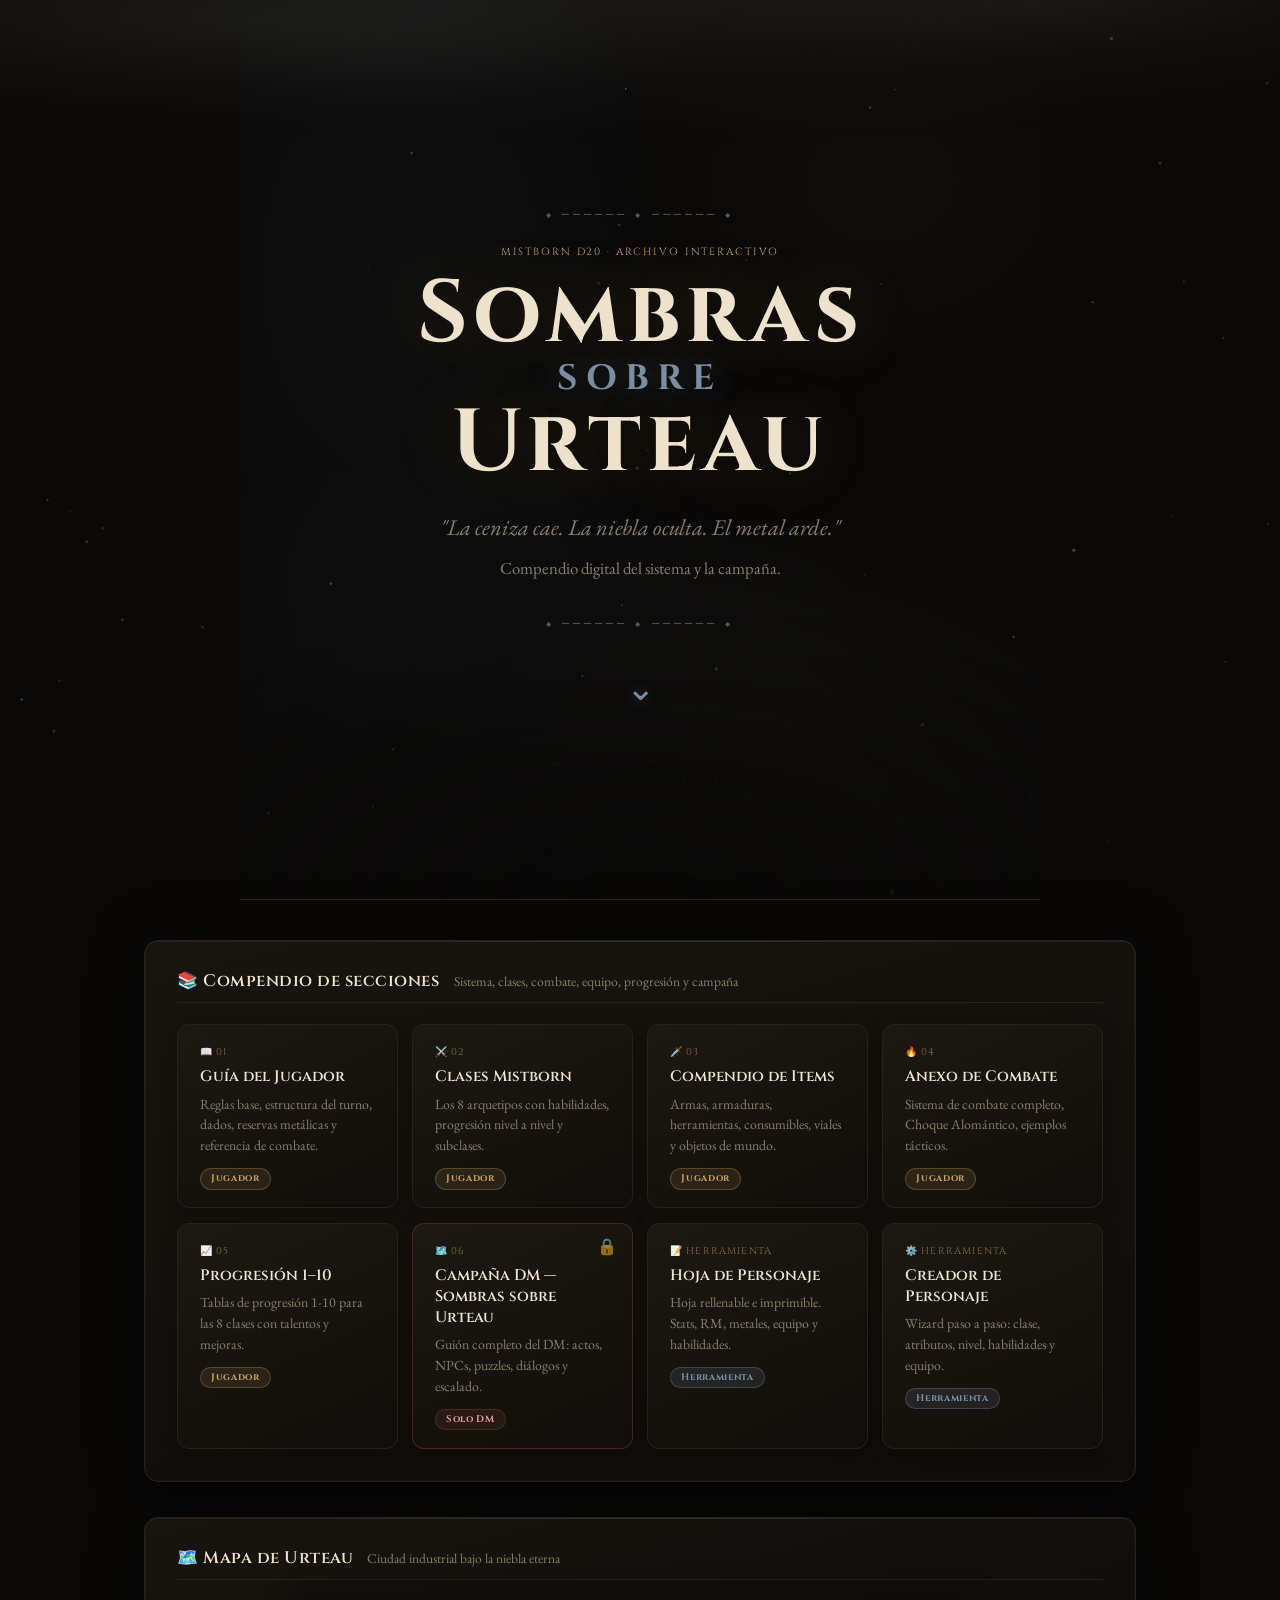
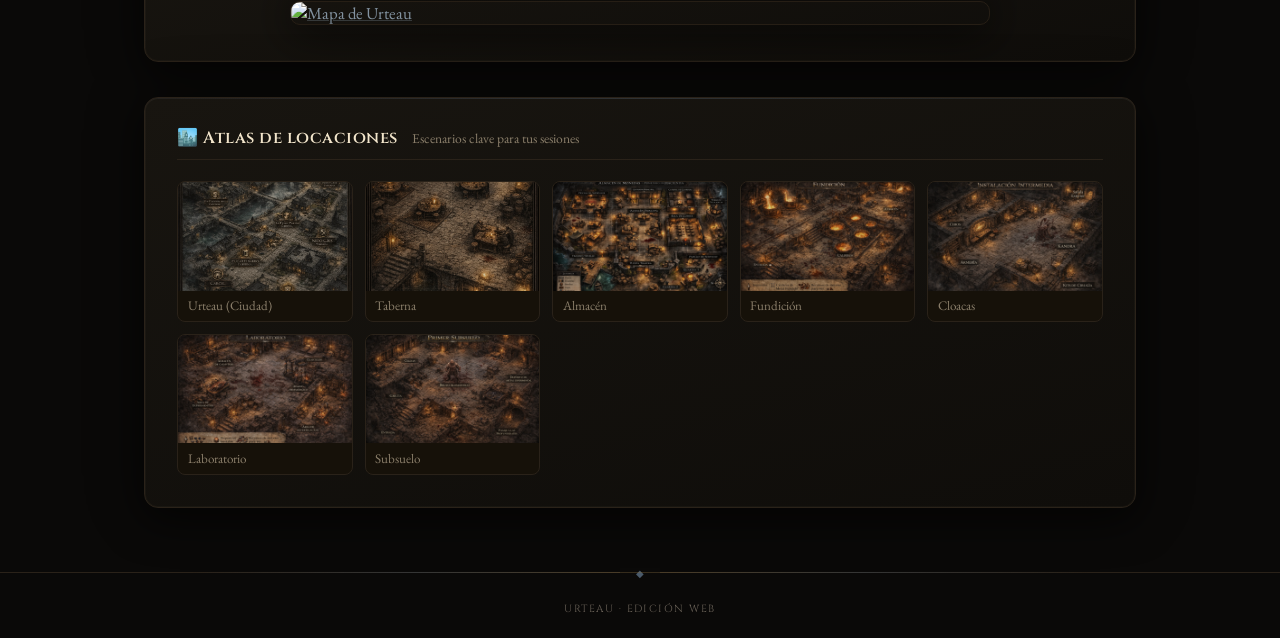
==== commit dae6a841: "Renombrar Greyhaven a Urteau + optimizacion visual completa: 6 secciones con iconos, heroes animados" ====
--- a/index.html
+++ b/index.html
@@ -3,7 +3,7 @@
   <head>
     <meta charset="UTF-8" />
     <meta name="viewport" content="width=device-width, initial-scale=1.0" />
-    <title>Sombras sobre Greyhaven · Archivo</title>
+    <title>Sombras sobre Urteau · Archivo</title>
     <link rel="stylesheet" href="styles.css" />
   </head>
   <body data-home>
@@ -19,7 +19,7 @@
         <h1 class="hero__title">
           <span class="hero__title-line">Sombras</span>
           <span class="hero__title-line hero__title-line--accent">sobre</span>
-          <span class="hero__title-line">Greyhaven</span>
+          <span class="hero__title-line">Urteau</span>
         </h1>
         <p class="hero__quote">"La ceniza cae. La niebla oculta. El metal arde."</p>
         <p class="lead">Compendio digital del sistema y la campaña.</p>
@@ -33,27 +33,35 @@
     <main class="container" id="main-content">
       <section class="panel reveal">
         <div class="panel-header">
-          <h2>Rutas del libro</h2>
-          <span class="subtitle">Seis secciones del PDF disponibles</span>
+          <h2>📚 Compendio de secciones</h2>
+          <span class="subtitle">Sistema, clases, combate, equipo, progresión y campaña</span>
         </div>
         <div id="routes-grid" class="cards" aria-live="polite"></div>
       </section>
 
       <section class="panel reveal">
         <div class="panel-header">
-          <h2>Mapa de Greyhaven</h2>
+          <h2>🗺️ Mapa de Urteau</h2>
           <span class="subtitle">Ciudad industrial bajo la niebla eterna</span>
         </div>
         <div class="city-map-wrap">
-          <a href="img/Mapa%20del%20misterioso%20Greyhaven.png" target="_blank" title="Ver mapa completo">
-            <img src="img/Mapa%20del%20misterioso%20Greyhaven.png" alt="Mapa de Greyhaven" class="city-map-img" />
+          <a href="img/Mapa%20de%20Urteau.png" target="_blank" title="Ver mapa completo">
+            <img src="img/Mapa%20de%20Urteau.png" alt="Mapa de Urteau" class="city-map-img" loading="lazy" />
           </a>
         </div>
       </section>
 
+      <section class="panel reveal">
+        <div class="panel-header">
+          <h2>🏙️ Atlas de locaciones</h2>
+          <span class="subtitle">Escenarios clave para tus sesiones</span>
+        </div>
+        <div id="atlas-grid" class="atlas-grid"></div>
+      </section>
+
     </main>
 
-    <footer class="footer">Greyhaven · Edición web</footer>
+    <footer class="footer">Urteau · Edición web</footer>
 
     <script type="module" src="app.js"></script>
   </body>
--- a/styles.css
+++ b/styles.css
@@ -330,6 +330,30 @@
   color: var(--steel-dim);
   font-size: 0.72rem;
   letter-spacing: 0.3em;
+  opacity: 0;
+  animation: fadeInUp 0.6s 0.5s ease both;
+}
+
+/* Section hero animated entrance */
+.hero--animated .hero__icon {
+  display: block;
+  font-size: 2.2rem;
+  margin-bottom: 0.6rem;
+  opacity: 0;
+  animation: fadeInDown 0.6s 0.1s ease both;
+  filter: drop-shadow(0 0 12px rgba(201,165,94,.3));
+}
+.hero--animated .kicker {
+  opacity: 0;
+  animation: fadeInDown 0.5s 0.2s ease both;
+}
+.hero--animated h1 {
+  opacity: 0;
+  animation: titleReveal 0.8s 0.35s ease both;
+}
+.hero--animated .section-meta {
+  opacity: 0;
+  animation: fadeInUp 0.6s 0.55s ease both;
 }
 
 .kicker {
@@ -653,6 +677,28 @@
   right: 0.9rem;
   font-size: 1rem;
   opacity: 0.6;
+}
+
+/* ─── Tool route card (sheet / creator) ─────────── */
+.route-card--tool .card {
+  border-color: rgba(123,143,163,.28);
+  background: linear-gradient(155deg, #161820, #0f1118);
+}
+.route-card--tool .card::after {
+  background: linear-gradient(90deg, transparent, var(--steel), transparent);
+}
+.route-card--tool:hover .card,
+.route-card--tool:focus-visible .card {
+  border-color: var(--steel);
+  box-shadow:
+    0 20px 50px rgba(0,0,0,.5),
+    0 0 24px rgba(123,143,163,.15),
+    inset 0 0 20px rgba(123,143,163,.04);
+}
+.route-card--tool .tag {
+  background: rgba(123,143,163,.14);
+  color: var(--steel);
+  border-color: rgba(123,143,163,.32);
 }
 
 /* ─── Password gate overlay ─────────────────────── */
@@ -1143,7 +1189,7 @@
   border-top: 1px solid var(--line);
   text-align: center;
   color: var(--ash);
-  padding: 1.3rem 1rem;
+  padding: 1.8rem 1rem 1.4rem;
   font-family: 'Cinzel', serif;
   font-size: 0.65rem;
   letter-spacing: 0.14em;
@@ -1151,14 +1197,26 @@
   position: relative;
 }
 .footer::before {
+  content: "◆";
+  position: absolute;
+  top: -0.5em;
+  left: 50%;
+  transform: translateX(-50%);
+  font-size: 0.6rem;
+  color: var(--steel-dim);
+  background: var(--bg);
+  padding: 0 1rem;
+  letter-spacing: 0;
+}
+.footer::after {
   content: "";
   position: absolute;
   top: -1px;
-  left: 20%;
-  right: 20%;
+  left: 15%;
+  right: 15%;
   height: 1px;
-  background: linear-gradient(90deg, transparent, var(--steel-dim), transparent);
-  opacity: 0.3;
+  background: linear-gradient(90deg, transparent, var(--steel-dim), var(--accent-dim), var(--steel-dim), transparent);
+  opacity: 0.35;
 }
 
 /* ─── Utility ─────────────────────────────────────── */
@@ -1200,6 +1258,16 @@
 ::selection {
   background: rgba(123,143,163,.3);
   color: #e8dcc8;
+}
+
+/* ─── Focus-visible (accessibility) ───────────────── */
+:focus-visible {
+  outline: 2px solid var(--accent-dim);
+  outline-offset: 2px;
+}
+button:focus-visible, a:focus-visible {
+  outline: 2px solid var(--steel);
+  outline-offset: 2px;
 }
 
 /* ─── Links ───────────────────────────────────────── */
@@ -1239,6 +1307,70 @@
 }
 
 /* ─── Responsive ──────────────────────────────────── */
+
+/* Mobile TOC toggle */
+.toc-toggle {
+  display: none;
+  position: fixed;
+  bottom: 1.2rem;
+  right: 1.2rem;
+  z-index: 800;
+  width: 48px;
+  height: 48px;
+  border-radius: 50%;
+  border: 1px solid var(--steel-dim);
+  background: linear-gradient(170deg, #1a1714, #0e0c09);
+  color: var(--accent);
+  font-size: 1.3rem;
+  cursor: pointer;
+  box-shadow: 0 4px 20px rgba(0,0,0,.5), 0 0 12px rgba(201,165,94,.08);
+  transition: transform 200ms, box-shadow 200ms;
+}
+.toc-toggle:hover {
+  transform: scale(1.08);
+  box-shadow: 0 6px 28px rgba(0,0,0,.6), 0 0 18px rgba(201,165,94,.12);
+}
+.toc-toggle:active { transform: scale(0.95); }
+
+@media (max-width: 900px) {
+  .toc-toggle { display: flex; align-items: center; justify-content: center; }
+
+  .toc-sidebar {
+    position: fixed;
+    top: 0; left: 0;
+    width: min(300px, 80vw);
+    height: 100vh;
+    z-index: 799;
+    transform: translateX(-100%);
+    transition: transform 300ms cubic-bezier(.2,.8,.3,1);
+    box-shadow: 4px 0 30px rgba(0,0,0,.6);
+    padding-top: 3rem;
+  }
+  .toc-sidebar.open {
+    transform: translateX(0);
+  }
+  .toc-backdrop {
+    position: fixed;
+    inset: 0;
+    z-index: 798;
+    background: rgba(0,0,0,.5);
+    backdrop-filter: blur(2px);
+    opacity: 0;
+    pointer-events: none;
+    transition: opacity 300ms;
+  }
+  .toc-backdrop.visible {
+    opacity: 1;
+    pointer-events: auto;
+  }
+  .page-layout {
+    grid-template-columns: 1fr;
+  }
+  .section-main {
+    max-width: 100%;
+  }
+}
+
 @media (max-width: 600px) {
   body::after { height: 30vh; }
   .hero--full { min-height: 90vh; }
@@ -1248,4 +1380,25 @@
   .hero__title-line--accent {
     font-size: clamp(1rem, 4vw, 1.6rem) !important;
   }
-}
+  .hero { padding: 2.4rem 1rem 1.8rem; }
+  .hero--animated .hero__icon { font-size: 1.8rem; }
+  .cards { grid-template-columns: 1fr; }
+  .topbar { padding: 0.7rem 1rem; }
+  .panel { padding: 1.2rem; }
+  .back-top { bottom: 4.5rem; }
+  .toc-toggle { bottom: 0.8rem; right: 0.8rem; }
+}
+
+/* ─── Smooth page transitions ─────────────────────── */
+.section-main {
+  animation: fadeSlideIn 400ms ease both;
+}
+
+/* ─── Prefers reduced motion ──────────────────────── */
+@media (prefers-reduced-motion: reduce) {
+  *, *::before, *::after {
+    animation-duration: 0.01ms !important;
+    animation-iteration-count: 1 !important;
+    transition-duration: 0.01ms !important;
+  }
+}
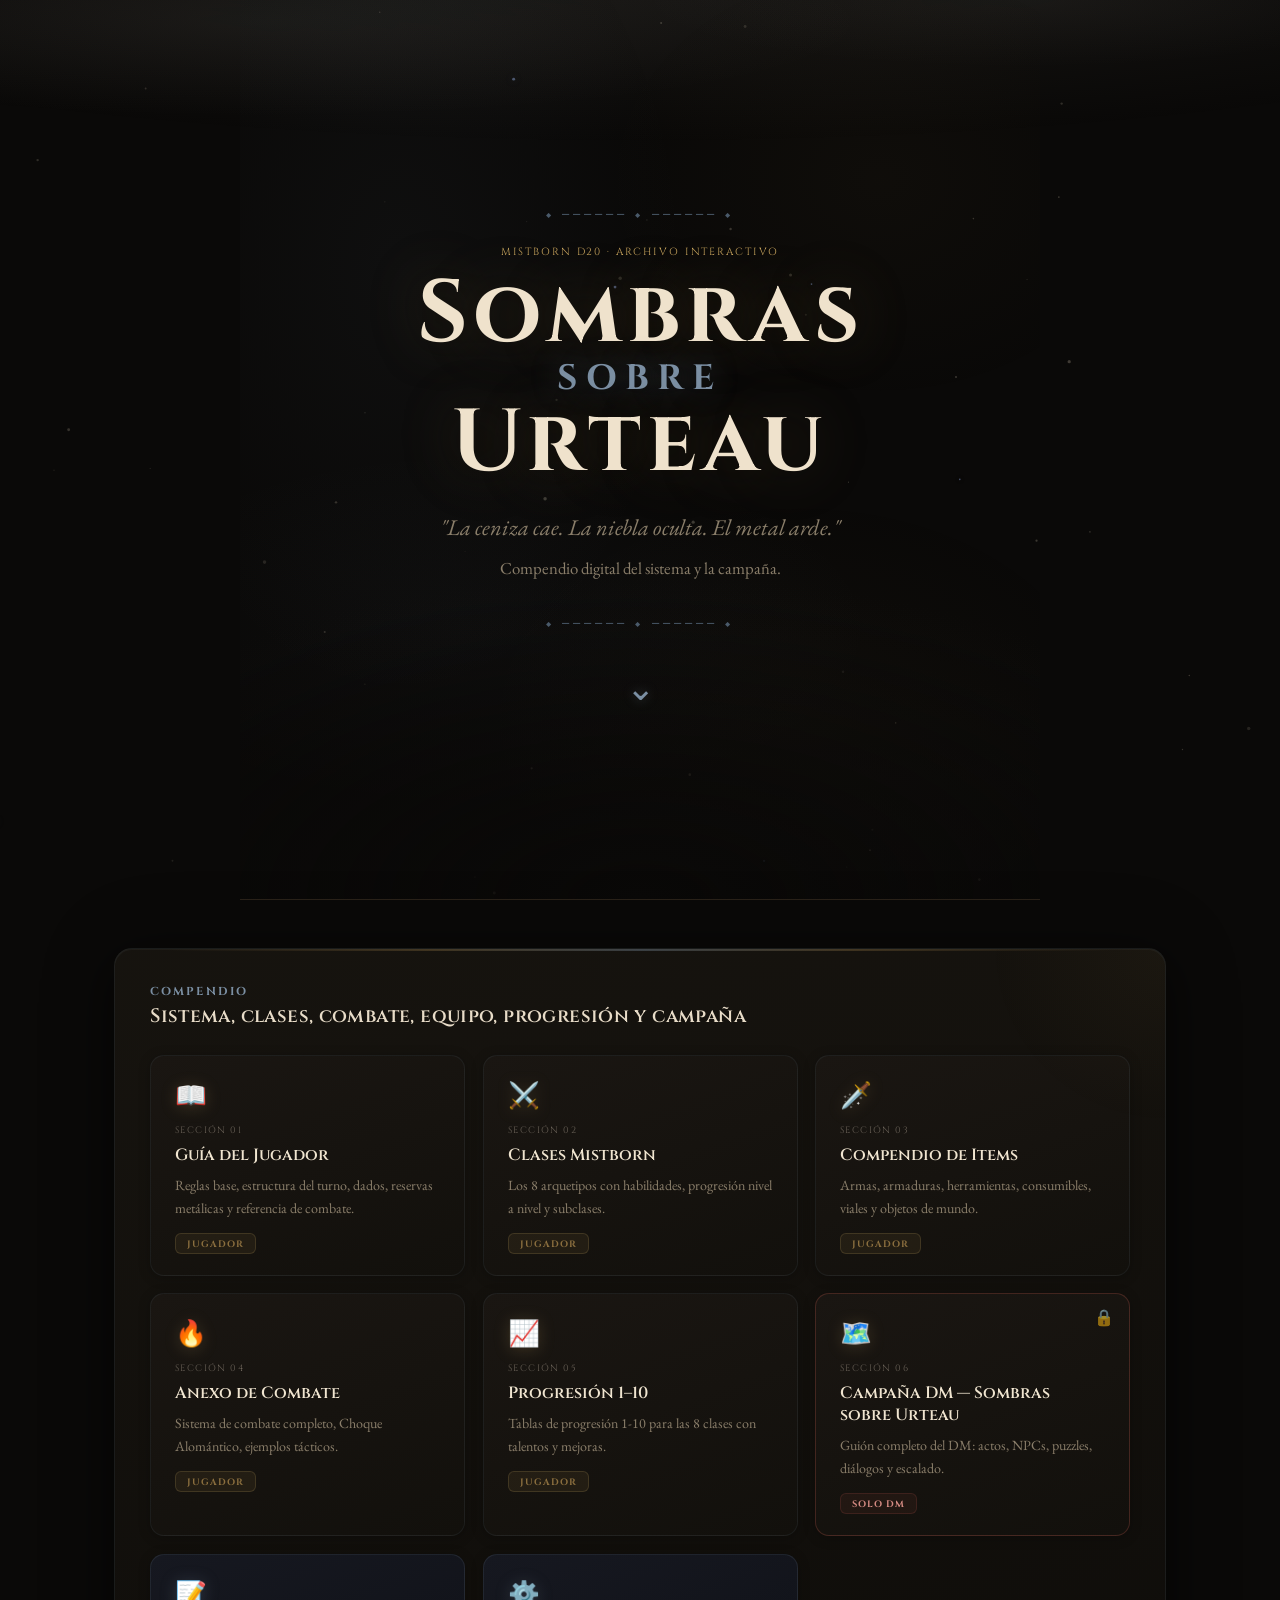
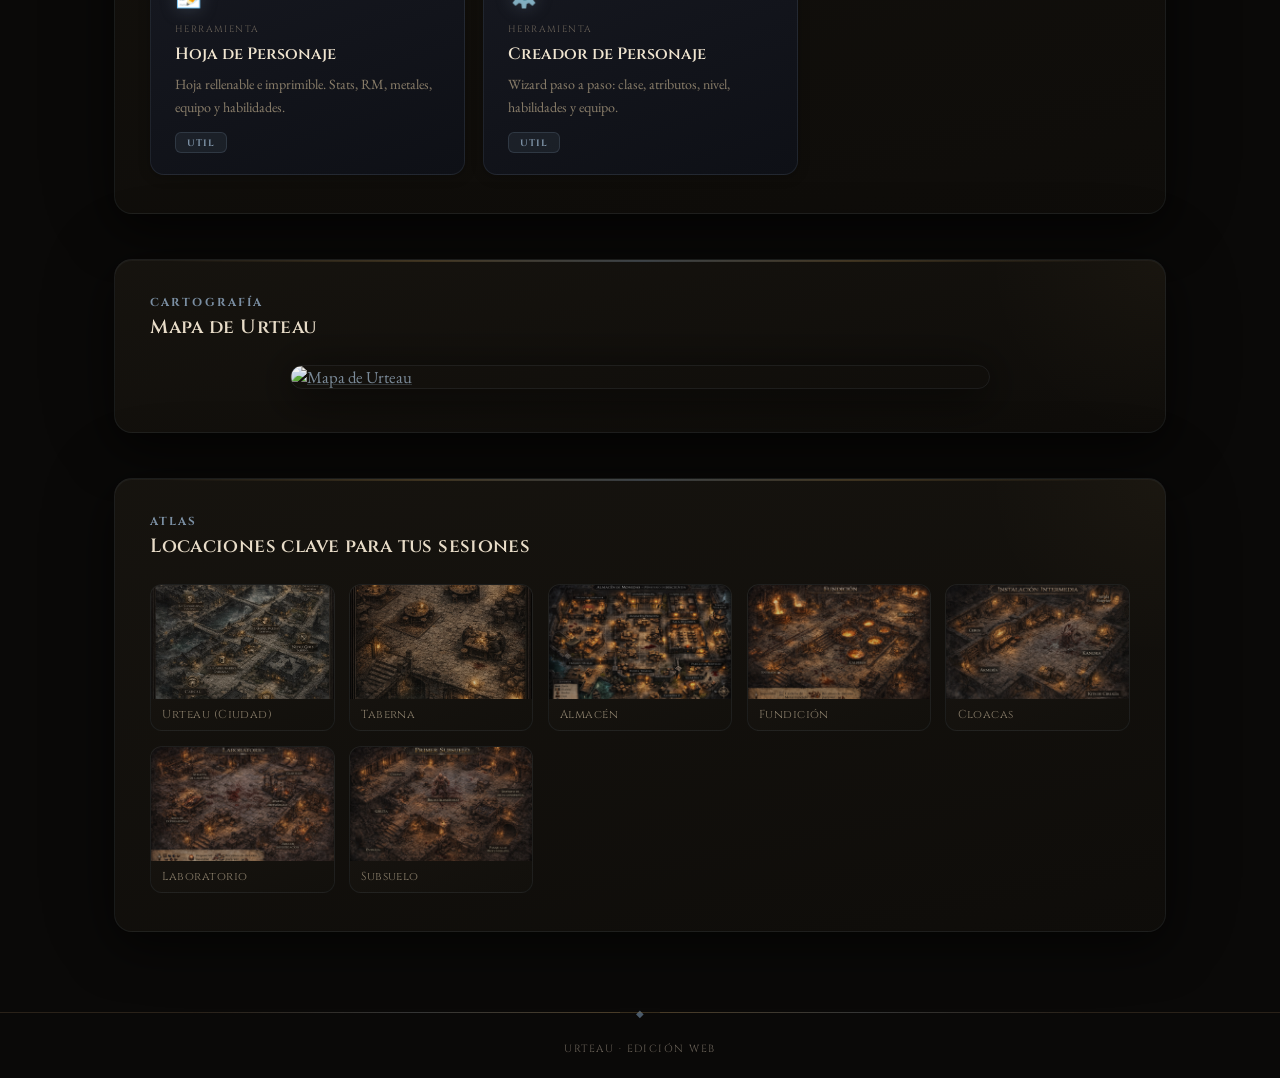
==== commit 766fbef4: "Rediseño moderno: paneles glassmorphic, cards con iconos grandes, headers label+titulo, atlas y mapa" ====
--- a/index.html
+++ b/index.html
@@ -33,7 +33,7 @@
     <main class="container" id="main-content">
       <section class="panel reveal">
         <div class="panel-header">
-          <h2>📚 Compendio de secciones</h2>
+          <h2>Compendio</h2>
           <span class="subtitle">Sistema, clases, combate, equipo, progresión y campaña</span>
         </div>
         <div id="routes-grid" class="cards" aria-live="polite"></div>
@@ -41,8 +41,8 @@
 
       <section class="panel reveal">
         <div class="panel-header">
-          <h2>🗺️ Mapa de Urteau</h2>
-          <span class="subtitle">Ciudad industrial bajo la niebla eterna</span>
+          <h2>Cartografía</h2>
+          <span class="subtitle">Mapa de Urteau</span>
         </div>
         <div class="city-map-wrap">
           <a href="img/Mapa%20de%20Urteau.png" target="_blank" title="Ver mapa completo">
@@ -53,8 +53,8 @@
 
       <section class="panel reveal">
         <div class="panel-header">
-          <h2>🏙️ Atlas de locaciones</h2>
-          <span class="subtitle">Escenarios clave para tus sesiones</span>
+          <h2>Atlas</h2>
+          <span class="subtitle">Locaciones clave para tus sesiones</span>
         </div>
         <div id="atlas-grid" class="atlas-grid"></div>
       </section>
--- a/styles.css
+++ b/styles.css
@@ -476,11 +476,11 @@
 
 /* ─── Home page container ─────────────────────────── */
 .container {
-  width: min(1040px, 100%);
+  width: min(1100px, 100%);
   margin: 0 auto;
-  padding: 2.5rem 1.5rem 4rem;
+  padding: 3rem 1.5rem 5rem;
   display: grid;
-  gap: 2.2rem;
+  gap: 2.8rem;
 }
 
 /* ─── Scroll reveal ───────────────────────────────── */
@@ -495,44 +495,56 @@
 }
 
 .panel {
-  background: linear-gradient(165deg, #181510, #0f0d0a);
-  border-radius: 14px;
-  padding: 1.8rem 2rem 2rem;
-  border: 1px solid var(--line);
+  background: linear-gradient(168deg, rgba(24,21,16,.92), rgba(15,13,10,.96));
+  backdrop-filter: blur(6px);
+  -webkit-backdrop-filter: blur(6px);
+  border-radius: 18px;
+  padding: 2.2rem 2.2rem 2.4rem;
+  border: 1px solid rgba(123,143,163,.1);
   box-shadow:
-    0 12px 40px rgba(0,0,0,.55),
-    0 0 60px rgba(0,0,0,.25),
-    inset 0 1px 0 0 rgba(123,143,163,.06),
-    inset 0 0 0 1px rgba(255,219,150,.03);
+    0 16px 48px rgba(0,0,0,.5),
+    0 0 80px rgba(0,0,0,.2),
+    inset 0 1px 0 0 rgba(255,255,255,.04);
   position: relative;
+  overflow: hidden;
 }
 .panel::before {
   content: "";
   position: absolute;
-  top: 0; left: 1.5rem; right: 1.5rem;
-  height: 1px;
-  background: linear-gradient(90deg, transparent, var(--steel-dim), transparent);
-  opacity: 0.3;
+  top: 0; left: 0; right: 0;
+  height: 2px;
+  background: linear-gradient(90deg, transparent 5%, var(--accent-dim) 30%, var(--steel) 50%, var(--accent-dim) 70%, transparent 95%);
+  opacity: 0.35;
+}
+.panel::after {
+  content: "";
+  position: absolute;
+  top: 0; right: 0;
+  width: 180px;
+  height: 180px;
+  background: radial-gradient(circle at top right, rgba(201,165,94,.04), transparent 70%);
+  pointer-events: none;
 }
 .panel-header {
-  display: flex;
-  align-items: baseline;
-  gap: 0.9rem;
-  margin-bottom: 1.3rem;
-  padding-bottom: 0.65rem;
-  border-bottom: 1px solid var(--line);
+  margin-bottom: 1.6rem;
+  position: relative;
 }
 .panel-header h2 {
-  margin: 0;
-  font-family: 'Cinzel', serif;
-  font-size: 1.05rem;
+  margin: 0 0 0.25rem;
+  font-family: 'Cinzel', serif;
+  font-size: 0.72rem;
+  font-weight: 700;
+  color: var(--steel);
+  letter-spacing: 0.18em;
+  text-transform: uppercase;
+}
+.panel-header .subtitle {
+  display: block;
+  color: #e8dcc8;
+  font-family: 'Cinzel', serif;
+  font-size: 1.2rem;
   font-weight: 600;
-  color: #f2e5cb;
-  letter-spacing: 0.03em;
-}
-.panel-header .subtitle {
-  color: var(--muted);
-  font-size: 0.85rem;
+  letter-spacing: 0.02em;
 }
 
 /* ══════════════════════════════════════════════════════
@@ -542,39 +554,40 @@
 
 .cards {
   display: grid;
-  grid-template-columns: repeat(auto-fill, minmax(210px, 1fr));
-  gap: 0.9rem;
+  grid-template-columns: repeat(auto-fill, minmax(280px, 1fr));
+  gap: 1.1rem;
 }
 .card {
-  border: 1px solid var(--line);
-  border-radius: 12px;
-  background: linear-gradient(155deg, #1c1812, #110f0b);
-  padding: 1.25rem 1.35rem 1.1rem;
+  border: 1px solid rgba(123,143,163,.1);
+  border-radius: 14px;
+  background: linear-gradient(160deg, #1a1612 0%, #12100c 100%);
+  padding: 1.4rem 1.5rem 1.3rem;
   position: relative;
   overflow: hidden;
-  box-shadow: 0 4px 18px rgba(0,0,0,.3);
-  transition: transform 300ms cubic-bezier(.2,.8,.3,1),
+  box-shadow: 0 2px 12px rgba(0,0,0,.25);
+  transition: transform 350ms cubic-bezier(.22,.68,.35,1.2),
               border-color 300ms ease,
-              box-shadow 400ms ease;
+              box-shadow 400ms ease,
+              background 300ms ease;
 }
 .card::before {
   content: "";
   position: absolute;
-  inset: -1px;
-  border-radius: 13px;
-  background: linear-gradient(135deg, var(--steel), var(--accent), var(--steel));
-  opacity: 0;
-  z-index: -1;
+  inset: 0;
+  border-radius: 14px;
+  background: radial-gradient(ellipse at 20% 0%, rgba(201,165,94,.06), transparent 60%);
+  opacity: 0;
   transition: opacity 400ms ease;
+  pointer-events: none;
 }
 .card::after {
   content: "";
   position: absolute;
-  top: 0; left: 0; right: 0;
-  height: 2px;
+  bottom: 0; left: 10%; right: 10%;
+  height: 1px;
   background: linear-gradient(90deg, transparent, var(--accent-dim), transparent);
   opacity: 0;
-  transition: opacity 300ms;
+  transition: opacity 300ms, left 300ms, right 300ms;
 }
 .route-card {
   text-decoration: none;
@@ -583,79 +596,98 @@
 }
 .route-card:hover,
 .route-card:focus-visible {
-  transform: translateY(-6px) scale(1.02);
-  border-color: var(--steel);
+  transform: translateY(-8px);
+  border-color: rgba(123,143,163,.25);
+  background: linear-gradient(160deg, #1e1a15 0%, #14120e 100%);
   box-shadow:
-    0 20px 50px rgba(0,0,0,.5),
-    0 0 30px rgba(123,143,163,.12),
-    0 0 60px rgba(123,143,163,.05),
-    inset 0 0 30px rgba(123,143,163,.03);
+    0 24px 48px rgba(0,0,0,.45),
+    0 0 40px rgba(123,143,163,.08);
 }
 .route-card:hover::before {
-  opacity: 0.08;
+  opacity: 1;
 }
 .route-card:hover::after {
-  opacity: 1;
+  opacity: 0.6;
+  left: 5%;
+  right: 5%;
+}
+
+/* Card icon (large emoji) */
+.card-icon {
+  font-size: 1.6rem;
+  margin: 0 0 0.7rem;
+  display: block;
+  filter: drop-shadow(0 2px 8px rgba(201,165,94,.2));
+  transition: transform 300ms ease, filter 300ms;
+}
+.route-card:hover .card-icon {
+  transform: scale(1.15) translateY(-2px);
+  filter: drop-shadow(0 4px 16px rgba(201,165,94,.35));
 }
 .card-num {
   font-family: 'Cinzel', serif;
-  font-size: 0.62rem;
-  color: var(--accent-dim);
-  letter-spacing: 0.12em;
-  margin: 0 0 0.45rem;
+  font-size: 0.58rem;
+  color: var(--ash);
+  letter-spacing: 0.15em;
+  text-transform: uppercase;
+  margin: 0 0 0.55rem;
 }
 .route-card h3 {
-  margin: 0 0 0.4rem;
-  font-family: 'Cinzel', serif;
-  font-size: 0.95rem;
+  margin: 0 0 0.5rem;
+  font-family: 'Cinzel', serif;
+  font-size: 1.02rem;
   font-weight: 600;
   color: #f0e5d0;
-  transition: text-shadow 300ms;
+  transition: color 300ms, text-shadow 300ms;
 }
 .route-card:hover h3 {
-  text-shadow: 0 0 15px rgba(201,165,94,.25);
+  color: #fff;
+  text-shadow: 0 0 20px rgba(201,165,94,.2);
 }
 .card-desc {
   margin: 0;
   color: var(--muted);
-  font-size: 0.87rem;
-  line-height: 1.5;
+  font-size: 0.88rem;
+  line-height: 1.6;
 }
 .tag {
   display: inline-block;
-  margin-top: 0.75rem;
-  padding: 0.2rem 0.65rem;
-  border-radius: 999px;
-  font-family: 'Cinzel', serif;
-  font-size: 0.6rem;
-  letter-spacing: 0.07em;
+  margin-top: 0.85rem;
+  padding: 0.22rem 0.7rem;
+  border-radius: 6px;
+  font-family: 'Cinzel', serif;
+  font-size: 0.58rem;
+  letter-spacing: 0.1em;
   font-weight: 700;
-  background: rgba(201,165,94,.12);
-  color: var(--accent);
-  border: 1px solid rgba(201,165,94,.28);
+  text-transform: uppercase;
+  background: rgba(201,165,94,.08);
+  color: var(--accent-dim);
+  border: 1px solid rgba(201,165,94,.18);
 }
 .tag-danger {
-  background: rgba(155,74,65,.14);
-  color: #e99b93;
-  border-color: rgba(155,74,65,.3);
+  background: rgba(155,74,65,.1);
+  color: #d48a82;
+  border-color: rgba(155,74,65,.22);
 }
 
 /* Card stagger animation */
 .cards .card {
   opacity: 0;
-  transform: translateY(20px);
-  animation: cardAppear 0.5s ease both;
-}
-.cards .card:nth-child(1) { animation-delay: 0.1s; }
-.cards .card:nth-child(2) { animation-delay: 0.2s; }
-.cards .card:nth-child(3) { animation-delay: 0.3s; }
-.cards .card:nth-child(4) { animation-delay: 0.4s; }
-.cards .card:nth-child(5) { animation-delay: 0.5s; }
-.cards .card:nth-child(6) { animation-delay: 0.6s; }
+  transform: translateY(24px);
+  animation: cardAppear 0.55s ease both;
+}
+.cards .card:nth-child(1) { animation-delay: 0.05s; }
+.cards .card:nth-child(2) { animation-delay: 0.12s; }
+.cards .card:nth-child(3) { animation-delay: 0.19s; }
+.cards .card:nth-child(4) { animation-delay: 0.26s; }
+.cards .card:nth-child(5) { animation-delay: 0.33s; }
+.cards .card:nth-child(6) { animation-delay: 0.40s; }
+.cards .card:nth-child(7) { animation-delay: 0.47s; }
+.cards .card:nth-child(8) { animation-delay: 0.54s; }
 
 @keyframes cardAppear {
-  from { opacity: 0; transform: translateY(20px); }
-  to   { opacity: 1; transform: translateY(0); }
+  from { opacity: 0; transform: translateY(24px) scale(0.97); }
+  to   { opacity: 1; transform: translateY(0) scale(1); }
 }
 
 /* ─── Locked route card ─────────────────────────── */
@@ -680,25 +712,34 @@
 }
 
 /* ─── Tool route card (sheet / creator) ─────────── */
-.route-card--tool .card {
-  border-color: rgba(123,143,163,.28);
-  background: linear-gradient(155deg, #161820, #0f1118);
-}
-.route-card--tool .card::after {
-  background: linear-gradient(90deg, transparent, var(--steel), transparent);
-}
-.route-card--tool:hover .card,
-.route-card--tool:focus-visible .card {
-  border-color: var(--steel);
+.route-card--tool {
+  border-color: rgba(123,143,163,.15);
+  background: linear-gradient(160deg, #161820 0%, #0e1016 100%);
+}
+.route-card--tool::before {
+  background: radial-gradient(ellipse at 20% 0%, rgba(123,143,163,.06), transparent 60%);
+}
+.route-card--tool::after {
+  background: linear-gradient(90deg, transparent, var(--steel-dim), transparent);
+}
+.route-card--tool:hover,
+.route-card--tool:focus-visible {
+  border-color: rgba(123,143,163,.3);
+  background: linear-gradient(160deg, #1a1c24 0%, #101218 100%);
   box-shadow:
-    0 20px 50px rgba(0,0,0,.5),
-    0 0 24px rgba(123,143,163,.15),
-    inset 0 0 20px rgba(123,143,163,.04);
+    0 24px 48px rgba(0,0,0,.45),
+    0 0 40px rgba(123,143,163,.1);
+}
+.route-card--tool .card-icon {
+  filter: drop-shadow(0 2px 8px rgba(123,143,163,.25));
+}
+.route-card--tool:hover .card-icon {
+  filter: drop-shadow(0 4px 16px rgba(123,143,163,.4));
 }
 .route-card--tool .tag {
-  background: rgba(123,143,163,.14);
+  background: rgba(123,143,163,.1);
   color: var(--steel);
-  border-color: rgba(123,143,163,.32);
+  border-color: rgba(123,143,163,.22);
 }
 
 /* ─── Password gate overlay ─────────────────────── */
@@ -778,36 +819,38 @@
 /* ─── Atlas ───────────────────────────────────────── */
 .atlas-grid {
   display: grid;
-  grid-template-columns: repeat(auto-fill, minmax(160px, 1fr));
-  gap: 0.75rem;
+  grid-template-columns: repeat(auto-fill, minmax(180px, 1fr));
+  gap: 0.9rem;
 }
 .atlas-item {
   margin: 0;
-  border: 1px solid var(--line);
-  border-radius: 8px;
+  border: 1px solid rgba(123,143,163,.1);
+  border-radius: 12px;
   overflow: hidden;
-  background: #161109;
-  transition: border-color 200ms, transform 200ms, box-shadow 300ms;
+  background: linear-gradient(160deg, #1a1612, #12100c);
+  transition: border-color 250ms, transform 350ms cubic-bezier(.22,.68,.35,1.2), box-shadow 350ms;
 }
 .atlas-item:hover {
-  border-color: var(--accent-dim);
-  transform: translateY(-3px);
-  box-shadow: 0 8px 25px rgba(0,0,0,.4), 0 0 15px rgba(201,165,94,.05);
+  border-color: rgba(201,165,94,.2);
+  transform: translateY(-5px);
+  box-shadow: 0 12px 32px rgba(0,0,0,.45), 0 0 20px rgba(201,165,94,.04);
 }
 .atlas-item img {
   display: block;
   width: 100%;
   aspect-ratio: 16 / 10;
   object-fit: cover;
-  opacity: 0.82;
-  transition: opacity 200ms, transform 400ms;
-}
-.atlas-item:hover img { opacity: 1; transform: scale(1.03); }
+  opacity: 0.78;
+  transition: opacity 300ms, transform 500ms ease;
+}
+.atlas-item:hover img { opacity: 1; transform: scale(1.04); }
 .atlas-item span {
   display: block;
-  padding: 0.42rem 0.6rem;
+  padding: 0.5rem 0.7rem;
   color: var(--muted);
-  font-size: 0.82rem;
+  font-family: 'Cinzel', serif;
+  font-size: 0.72rem;
+  letter-spacing: 0.04em;
 }
 
 /* ══════════════════════════════════════════════════════
@@ -895,17 +938,17 @@
 }
 .city-map-img {
   width: 100%;
-  border-radius: 10px;
-  border: 1px solid var(--line);
-  box-shadow: 0 4px 40px rgba(0, 0, 0, .65), 0 0 60px rgba(0,0,0,.3);
+  border-radius: 12px;
+  border: 1px solid rgba(123,143,163,.12);
+  box-shadow: 0 8px 40px rgba(0,0,0,.6), 0 0 60px rgba(0,0,0,.2);
   display: block;
-  transition: box-shadow 300ms, transform 300ms, filter 300ms;
-  filter: sepia(0.12) contrast(1.05);
+  transition: box-shadow 400ms, transform 400ms ease, filter 400ms;
+  filter: sepia(0.1) contrast(1.05) brightness(0.95);
 }
 .city-map-wrap a:hover .city-map-img {
-  box-shadow: 0 8px 60px rgba(123, 143, 163, .25), 0 0 40px rgba(201,165,94,.06);
-  transform: scale(1.008);
-  filter: sepia(0.06) contrast(1.1);
+  box-shadow: 0 16px 60px rgba(123,143,163,.2), 0 0 40px rgba(201,165,94,.05);
+  transform: scale(1.01);
+  filter: sepia(0.04) contrast(1.1) brightness(1);
 }
 
 /* ══════════════════════════════════════════════════════
@@ -1384,7 +1427,7 @@
   .hero--animated .hero__icon { font-size: 1.8rem; }
   .cards { grid-template-columns: 1fr; }
   .topbar { padding: 0.7rem 1rem; }
-  .panel { padding: 1.2rem; }
+  .panel { padding: 1.2rem 1rem; border-radius: 12px; }
   .back-top { bottom: 4.5rem; }
   .toc-toggle { bottom: 0.8rem; right: 0.8rem; }
 }
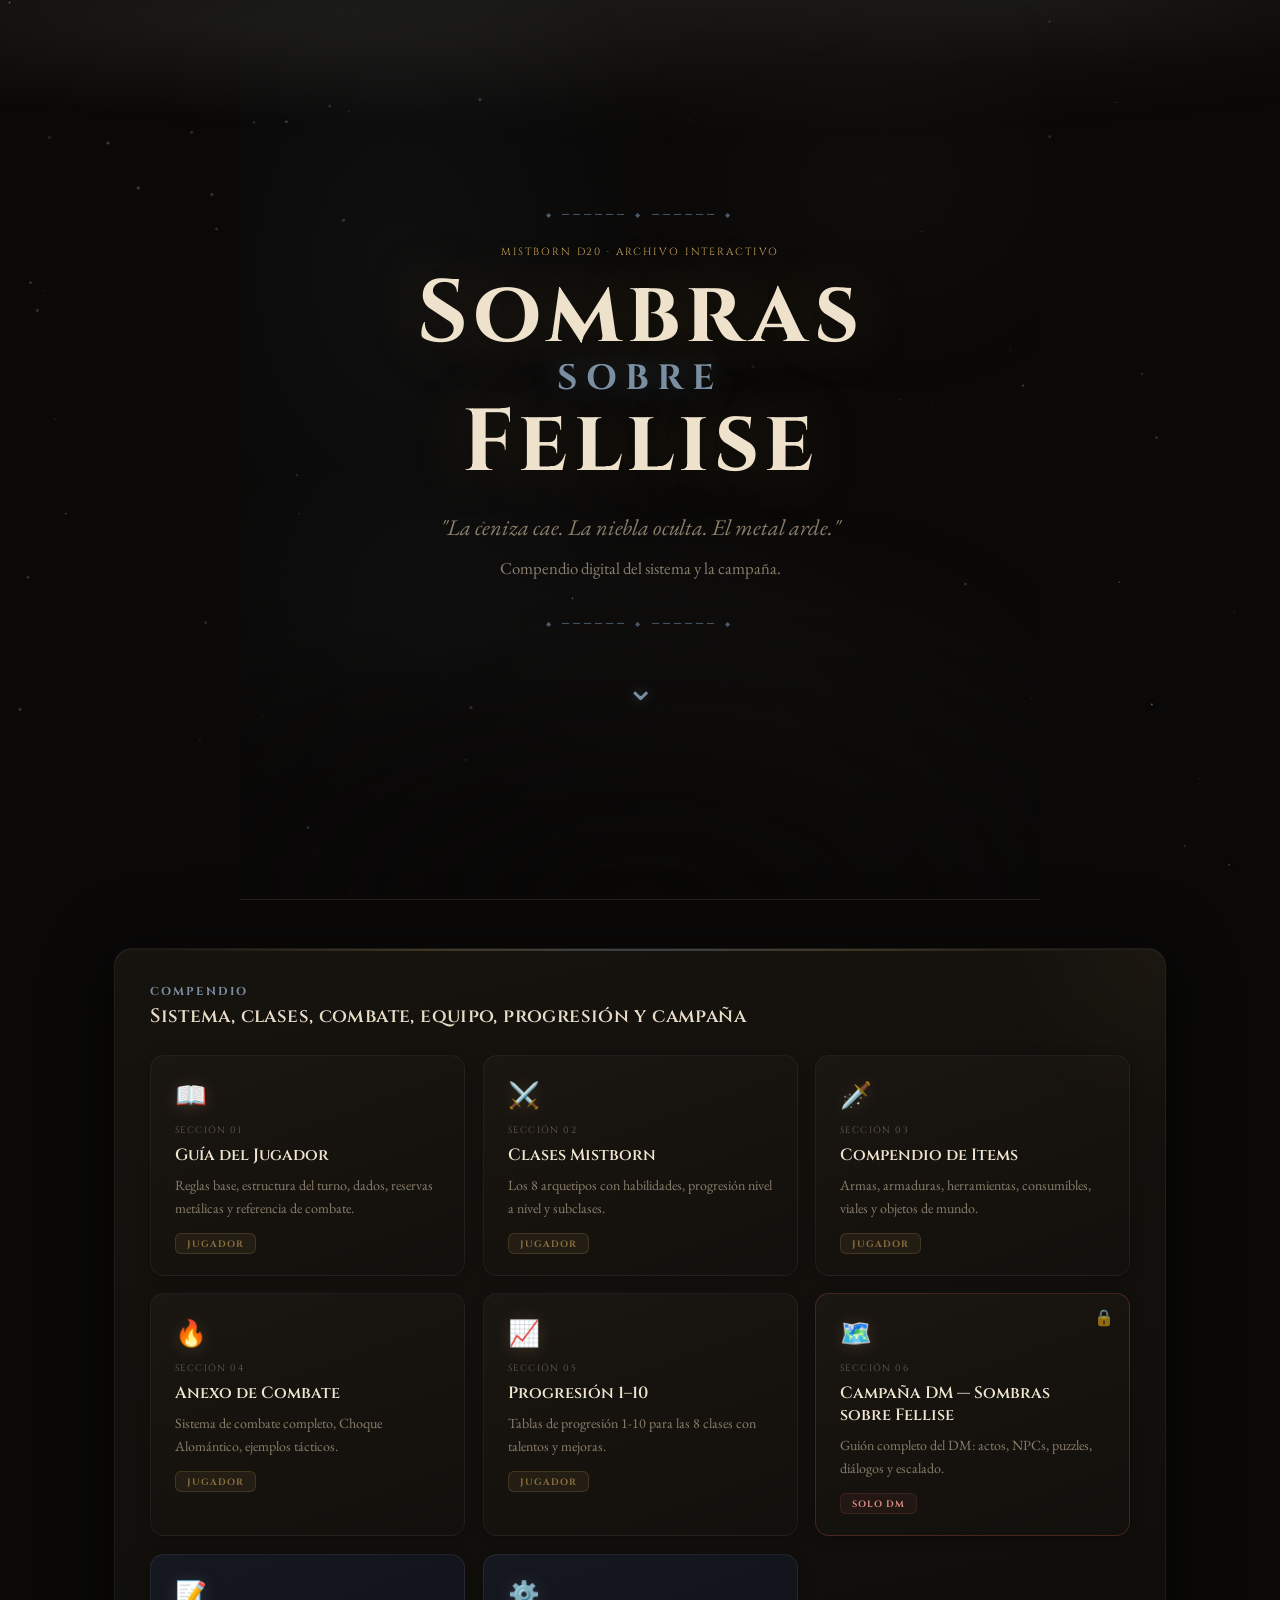
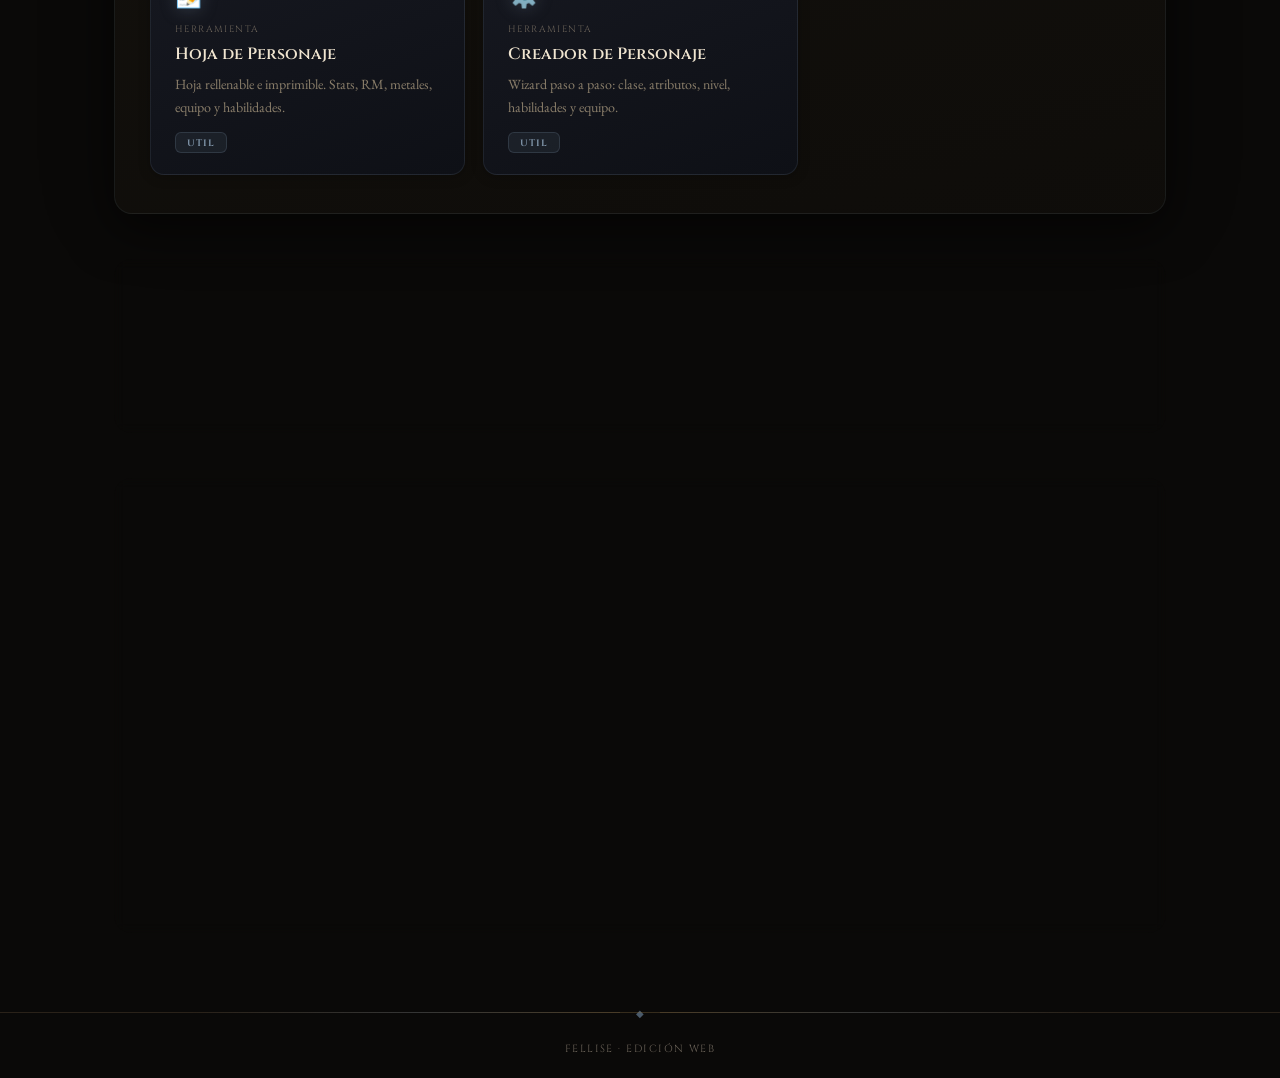
==== commit 41d0c596: "Renombrar Urteau a Fellise: pueblo chico canon de Mistborn, 92 ocurrencias en todos los archivos + i" ====
--- a/index.html
+++ b/index.html
@@ -3,7 +3,7 @@
   <head>
     <meta charset="UTF-8" />
     <meta name="viewport" content="width=device-width, initial-scale=1.0" />
-    <title>Sombras sobre Urteau · Archivo</title>
+    <title>Sombras sobre Fellise · Archivo</title>
     <link rel="stylesheet" href="styles.css" />
   </head>
   <body data-home>
@@ -19,7 +19,7 @@
         <h1 class="hero__title">
           <span class="hero__title-line">Sombras</span>
           <span class="hero__title-line hero__title-line--accent">sobre</span>
-          <span class="hero__title-line">Urteau</span>
+          <span class="hero__title-line">Fellise</span>
         </h1>
         <p class="hero__quote">"La ceniza cae. La niebla oculta. El metal arde."</p>
         <p class="lead">Compendio digital del sistema y la campaña.</p>
@@ -42,11 +42,11 @@
       <section class="panel reveal">
         <div class="panel-header">
           <h2>Cartografía</h2>
-          <span class="subtitle">Mapa de Urteau</span>
+          <span class="subtitle">Mapa de Fellise</span>
         </div>
         <div class="city-map-wrap">
-          <a href="img/Mapa%20de%20Urteau.png" target="_blank" title="Ver mapa completo">
-            <img src="img/Mapa%20de%20Urteau.png" alt="Mapa de Urteau" class="city-map-img" loading="lazy" />
+          <a href="img/Mapa%20de%20Fellise.png" target="_blank" title="Ver mapa completo">
+            <img src="img/Mapa%20de%20Fellise.png" alt="Mapa de Fellise" class="city-map-img" loading="lazy" />
           </a>
         </div>
       </section>
@@ -61,7 +61,7 @@
 
     </main>
 
-    <footer class="footer">Urteau · Edición web</footer>
+    <footer class="footer">Fellise · Edición web</footer>
 
     <script type="module" src="app.js"></script>
   </body>
